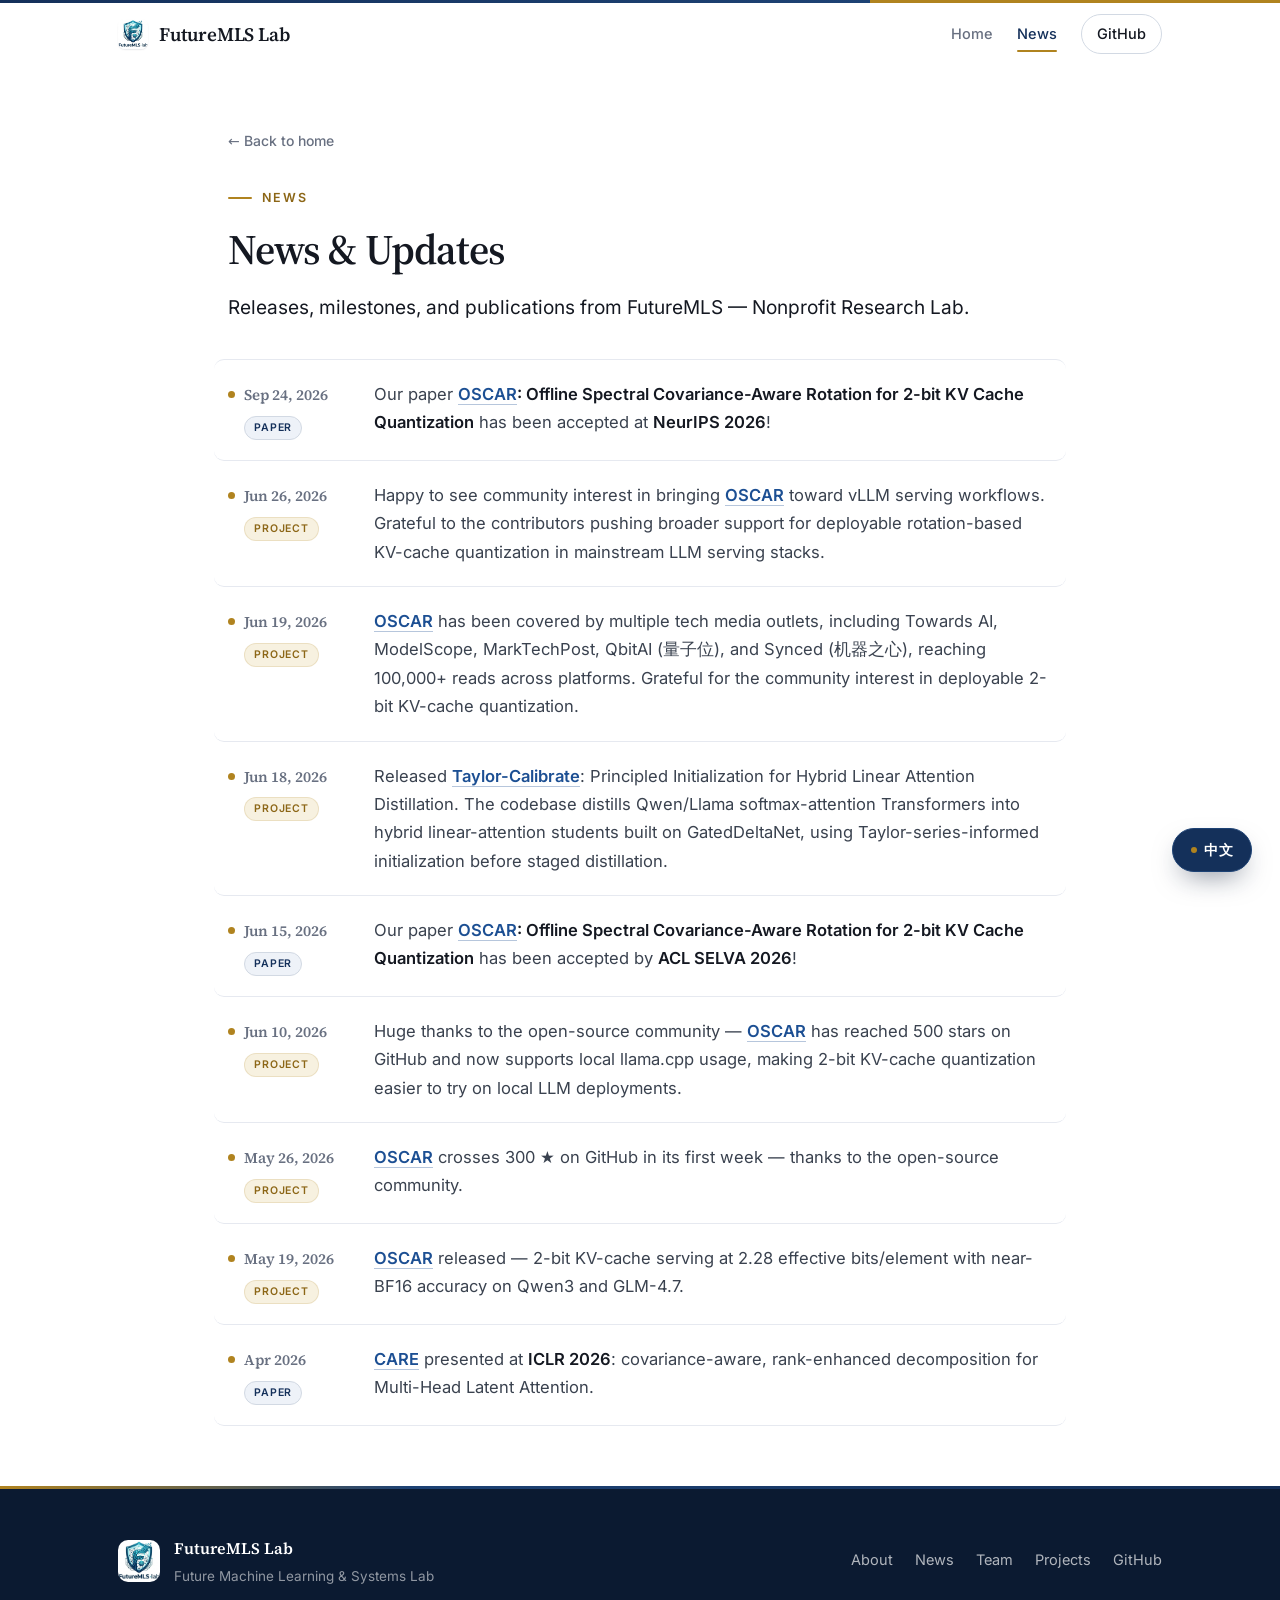
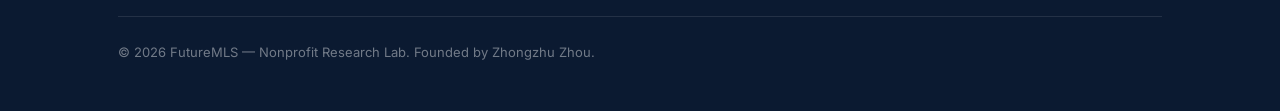
==== news.html @ 7879328c "Clarify FutureMLS nonprofit research identity in lab profiles" ====
<!DOCTYPE html>
<html lang="en" data-lang="en">
<head>
  <meta charset="UTF-8" />
  <meta name="viewport" content="width=device-width, initial-scale=1.0" />
  <title>News — FutureMLS — Nonprofit Research Lab</title>
  <meta name="description" content="News and updates from FutureMLS — Nonprofit Research Lab — releases, milestones, and publications." />
  <link rel="icon" type="image/png" href="assets/img/logo.png" />

  <!-- Choose the starting language before first paint. A saved choice always wins;
       otherwise Chinese-locale or mainland-China visitors start in Chinese. -->
  <script>
    (function () {
      var lang;
      try { lang = localStorage.getItem("lang"); } catch (e) {}
      if (lang !== "en" && lang !== "zh") {
        var zh = false;
        try {
          zh = (navigator.languages || [navigator.language || ""]).some(function (l) {
            return /^zh/i.test(l);
          }) || /^Asia\/(Shanghai|Chongqing|Harbin|Urumqi)$/.test(
            Intl.DateTimeFormat().resolvedOptions().timeZone || ""
          );
        } catch (e) {}
        lang = zh ? "zh" : "en";
      }
      if (lang === "zh") {
        document.documentElement.dataset.lang = "zh";
        document.documentElement.lang = "zh-CN";
      }
    })();
  </script>

  <link rel="preload" href="assets/fonts/source-serif-4-latin.woff2" as="font" type="font/woff2" crossorigin />
  <link rel="preload" href="assets/fonts/inter-latin.woff2" as="font" type="font/woff2" crossorigin />
  <link rel="stylesheet" href="assets/css/style.css" />
</head>
<body>
  <!-- ===== Navigation ===== -->
  <header class="nav" id="nav">
    <div class="nav__inner container">
      <a class="nav__brand" href="index.html" aria-label="FutureMLS Lab home">
        <img src="assets/img/logo.png" alt="" class="nav__logo" />
        <span class="nav__brand-text">FutureMLS&nbsp;<span data-i18n="en">Lab</span><span data-i18n="zh">实验室</span></span>
      </a>
      <nav class="nav__links" id="navLinks" aria-label="Primary">
        <a href="index.html"><span data-i18n="en">Home</span><span data-i18n="zh">首页</span></a>
        <a href="news.html" aria-current="page"><span data-i18n="en">News</span><span data-i18n="zh">新闻</span></a>
        <a href="https://github.com/FutureMLS-Lab" class="nav__ext" target="_blank" rel="noopener">GitHub</a>
      </nav>
      <button class="nav__toggle" id="navToggle" aria-label="Toggle menu" aria-expanded="false">
        <span></span><span></span><span></span>
      </button>
    </div>
  </header>

  <main class="proj container">
    <a class="proj__back" href="index.html#home"><span data-i18n="en">← Back to home</span><span data-i18n="zh">← 返回首页</span></a>

    <span class="eyebrow" data-i18n="en">News</span>
    <span class="eyebrow" data-i18n="zh">新闻</span>
    <h1 class="proj__title" data-i18n="en">News &amp; Updates</h1>
    <h1 class="proj__title" data-i18n="zh">新闻与动态</h1>
    <p class="proj__lead" data-i18n="en">
      Releases, milestones, and publications from FutureMLS — Nonprofit Research Lab.
    </p>
    <p class="proj__lead" data-i18n="zh">
      来自 FutureMLS 非营利研究实验室的发布、里程碑与论文动态。
    </p>

    <ul class="news">
      <li class="news__item reveal">
        <div class="news__meta">
          <span class="news__date">Sep 24, 2026</span>
          <span class="news__cat news__cat--paper" data-i18n="en">Paper</span>
          <span class="news__cat news__cat--paper" data-i18n="zh">论文</span>
        </div>
        <p class="news__text" data-i18n="en">Our paper <strong><a href="projects/oscar.html">OSCAR</a>: Offline Spectral Covariance-Aware Rotation for 2-bit KV Cache Quantization</strong> has been accepted at <strong>NeurIPS 2026</strong>!</p>
        <p class="news__text" data-i18n="zh">我们的论文 <strong><a href="projects/oscar.html">OSCAR</a>: Offline Spectral Covariance-Aware Rotation for 2-bit KV Cache Quantization</strong> 已被 <strong>NeurIPS 2026</strong> 接收！</p>
      </li>
      <li class="news__item reveal">
        <div class="news__meta">
          <span class="news__date">Jun 26, 2026</span>
          <span class="news__cat" data-i18n="en">Project</span>
          <span class="news__cat" data-i18n="zh">项目</span>
        </div>
        <p class="news__text" data-i18n="en">Happy to see community interest in bringing <strong><a href="projects/oscar.html">OSCAR</a></strong> toward vLLM serving workflows. Grateful to the contributors pushing broader support for deployable rotation-based KV-cache quantization in mainstream LLM serving stacks.</p>
        <p class="news__text" data-i18n="zh">很高兴看到社区正在把 <strong><a href="projects/oscar.html">OSCAR</a></strong> 推向 vLLM 的服务链路。感谢各位贡献者,让基于旋转的可部署 KV-cache 量化在主流 LLM 服务栈中获得更广泛的支持。</p>
      </li>
      <li class="news__item reveal">
        <div class="news__meta">
          <span class="news__date">Jun 19, 2026</span>
          <span class="news__cat" data-i18n="en">Project</span>
          <span class="news__cat" data-i18n="zh">项目</span>
        </div>
        <p class="news__text" data-i18n="en"><strong><a href="projects/oscar.html">OSCAR</a></strong> has been covered by multiple tech media outlets, including Towards AI, ModelScope, MarkTechPost, QbitAI (量子位), and Synced (机器之心), reaching 100,000+ reads across platforms. Grateful for the community interest in deployable 2-bit KV-cache quantization.</p>
        <p class="news__text" data-i18n="zh"><strong><a href="projects/oscar.html">OSCAR</a></strong> 被多家科技媒体报道,包括 Towards AI、ModelScope、MarkTechPost、量子位与机器之心,全平台阅读量超过 100,000 次。感谢社区对可部署 2-bit KV-cache 量化的关注。</p>
      </li>
      <li class="news__item reveal">
        <div class="news__meta">
          <span class="news__date">Jun 18, 2026</span>
          <span class="news__cat" data-i18n="en">Project</span>
          <span class="news__cat" data-i18n="zh">项目</span>
        </div>
        <p class="news__text" data-i18n="en">Released <strong><a href="projects/taylor-calibrate.html">Taylor-Calibrate</a></strong>: Principled Initialization for Hybrid Linear Attention Distillation. The codebase distills Qwen/Llama softmax-attention Transformers into hybrid linear-attention students built on GatedDeltaNet, using Taylor-series-informed initialization before staged distillation.</p>
        <p class="news__text" data-i18n="zh">发布 <strong><a href="projects/taylor-calibrate.html">Taylor-Calibrate</a></strong>:面向混合线性注意力蒸馏的原理化初始化方法。该代码库把 Qwen/Llama 的 softmax attention Transformer 蒸馏为基于 GatedDeltaNet 的混合线性注意力学生模型,并在分阶段蒸馏前先完成基于泰勒展开的初始化。</p>
      </li>
      <li class="news__item reveal">
        <div class="news__meta">
          <span class="news__date">Jun 15, 2026</span>
          <span class="news__cat news__cat--paper" data-i18n="en">Paper</span>
          <span class="news__cat news__cat--paper" data-i18n="zh">论文</span>
        </div>
        <p class="news__text" data-i18n="en">Our paper <strong><a href="projects/oscar.html">OSCAR</a>: Offline Spectral Covariance-Aware Rotation for 2-bit KV Cache Quantization</strong> has been accepted by <strong>ACL SELVA 2026</strong>!</p>
        <p class="news__text" data-i18n="zh">我们的论文 <strong><a href="projects/oscar.html">OSCAR</a>: Offline Spectral Covariance-Aware Rotation for 2-bit KV Cache Quantization</strong> 已被 <strong>ACL SELVA 2026</strong> 接收!</p>
      </li>
      <li class="news__item reveal">
        <div class="news__meta">
          <span class="news__date">Jun 10, 2026</span>
          <span class="news__cat" data-i18n="en">Project</span>
          <span class="news__cat" data-i18n="zh">项目</span>
        </div>
        <p class="news__text" data-i18n="en">Huge thanks to the open-source community — <strong><a href="projects/oscar.html">OSCAR</a></strong> has reached 500 stars on GitHub and now supports local llama.cpp usage, making 2-bit KV-cache quantization easier to try on local LLM deployments.</p>
        <p class="news__text" data-i18n="zh">衷心感谢开源社区——<strong><a href="projects/oscar.html">OSCAR</a></strong> 的 GitHub star 数已达 500,并且现已支持在本地 llama.cpp 中使用,让 2-bit KV-cache 量化更容易在本地 LLM 部署上试用。</p>
      </li>
      <li class="news__item reveal">
        <div class="news__meta">
          <span class="news__date">May 26, 2026</span>
          <span class="news__cat" data-i18n="en">Project</span>
          <span class="news__cat" data-i18n="zh">项目</span>
        </div>
        <p class="news__text" data-i18n="en"><strong><a href="projects/oscar.html">OSCAR</a></strong> crosses 300&nbsp;★ on GitHub in its first week — thanks to the open-source community.</p>
        <p class="news__text" data-i18n="zh"><strong><a href="projects/oscar.html">OSCAR</a></strong> 上线首周 GitHub star 数突破 300&nbsp;★——感谢开源社区。</p>
      </li>
      <li class="news__item reveal">
        <div class="news__meta">
          <span class="news__date">May 19, 2026</span>
          <span class="news__cat" data-i18n="en">Project</span>
          <span class="news__cat" data-i18n="zh">项目</span>
        </div>
        <p class="news__text" data-i18n="en"><strong><a href="projects/oscar.html">OSCAR</a></strong> released — 2-bit KV-cache serving at 2.28 effective bits/element with near-BF16 accuracy on Qwen3 and GLM-4.7.</p>
        <p class="news__text" data-i18n="zh"><strong><a href="projects/oscar.html">OSCAR</a></strong> 正式发布——在 Qwen3 与 GLM-4.7 上以 2.28 等效 bit/元素实现 2-bit KV-cache 服务,精度接近 BF16。</p>
      </li>
      <li class="news__item reveal">
        <div class="news__meta">
          <span class="news__date">Apr 2026</span>
          <span class="news__cat news__cat--paper" data-i18n="en">Paper</span>
          <span class="news__cat news__cat--paper" data-i18n="zh">论文</span>
        </div>
        <p class="news__text" data-i18n="en"><strong><a href="projects/care.html">CARE</a></strong> presented at <strong>ICLR 2026</strong>: covariance-aware, rank-enhanced decomposition for Multi-Head Latent Attention.</p>
        <p class="news__text" data-i18n="zh"><strong><a href="projects/care.html">CARE</a></strong> 在 <strong>ICLR 2026</strong> 发表:面向 Multi-Head Latent Attention 的协方差感知、秩增强分解方法。</p>
      </li>
    </ul>
  </main>

  <!-- ===== Footer ===== -->
  <footer class="footer">
    <div class="container footer__inner">
      <div class="footer__brand">
        <img src="assets/img/logo.png" alt="" class="footer__logo" />
        <div>
          <strong>FutureMLS <span data-i18n="en">Lab</span><span data-i18n="zh">实验室</span></strong>
          <p>Future Machine Learning &amp; Systems <span data-i18n="en">Lab</span><span data-i18n="zh">实验室</span></p>
        </div>
      </div>
      <nav class="footer__links" aria-label="Footer">
        <a href="index.html#about"><span data-i18n="en">About</span><span data-i18n="zh">关于</span></a>
        <a href="news.html"><span data-i18n="en">News</span><span data-i18n="zh">新闻</span></a>
        <a href="index.html#team"><span data-i18n="en">Team</span><span data-i18n="zh">团队</span></a>
        <a href="index.html#projects"><span data-i18n="en">Projects</span><span data-i18n="zh">项目</span></a>
        <a href="https://github.com/FutureMLS-Lab" target="_blank" rel="noopener">GitHub</a>
      </nav>
      <p class="footer__copy">© <span id="year">2026</span>
        <span data-i18n="en">FutureMLS — Nonprofit Research Lab. Founded by Zhongzhu Zhou.</span>
        <span data-i18n="zh">FutureMLS 非营利研究实验室。由周中柱创立。</span>
      </p>
    </div>
  </footer>

  <button class="langtoggle" id="langToggle" type="button" aria-label="Switch language / 切换语言">
    <span data-i18n="en">中文</span><span data-i18n="zh">English</span>
  </button>

  <script src="assets/js/main.js"></script>
</body>
</html>
---- assets/css/style.css ----
/* ============================================================
   FutureMLS Lab — stylesheet
   Academic / editorial style: serif display headings, clean
   sans body, navy palette with a restrained scholarly-gold
   accent, generous whitespace, and quiet micro-interactions.
   ============================================================ */

/* ===== Self-hosted fonts (no external requests) ===== */
@font-face {
  font-family: 'Source Serif 4';
  font-style: normal;
  font-weight: 400 700;
  font-display: swap;
  src: url('../fonts/source-serif-4-latin.woff2') format('woff2');
  unicode-range: U+0000-00FF, U+0131, U+0152-0153, U+02BB-02BC, U+02C6, U+02DA, U+02DC, U+0304, U+0308, U+0329, U+2000-206F, U+20AC, U+2122, U+2191, U+2193, U+2212, U+2215, U+FEFF, U+FFFD;
}
@font-face {
  font-family: 'Source Serif 4';
  font-style: normal;
  font-weight: 400 700;
  font-display: swap;
  src: url('../fonts/source-serif-4-latin-ext.woff2') format('woff2');
  unicode-range: U+0100-02BA, U+02BD-02C5, U+02C7-02CC, U+02CE-02D7, U+02DD-02FF, U+0304, U+0308, U+0329, U+1D00-1DBF, U+1E00-1E9F, U+1EF2-1EFF, U+2020, U+20A0-20AB, U+20AD-20C0, U+2113, U+2C60-2C7F, U+A720-A7FF;
}
@font-face {
  font-family: 'Inter';
  font-style: normal;
  font-weight: 400 600;
  font-display: swap;
  src: url('../fonts/inter-latin.woff2') format('woff2');
  unicode-range: U+0000-00FF, U+0131, U+0152-0153, U+02BB-02BC, U+02C6, U+02DA, U+02DC, U+0304, U+0308, U+0329, U+2000-206F, U+20AC, U+2122, U+2191, U+2193, U+2212, U+2215, U+FEFF, U+FFFD;
}
@font-face {
  font-family: 'Inter';
  font-style: normal;
  font-weight: 400 600;
  font-display: swap;
  src: url('../fonts/inter-latin-ext.woff2') format('woff2');
  unicode-range: U+0100-02BA, U+02BD-02C5, U+02C7-02CC, U+02CE-02D7, U+02DD-02FF, U+0304, U+0308, U+0329, U+1D00-1DBF, U+1E00-1E9F, U+1EF2-1EFF, U+2020, U+20A0-20AB, U+20AD-20C0, U+2113, U+2C60-2C7F, U+A720-A7FF;
}

:root {
  --ink: #141821;          /* headings, near-black */
  --body: #3a424f;         /* body text */
  --muted: #687081;        /* secondary text */
  --faint: #98a1af;        /* tertiary / labels */
  --line: #e6e9f0;         /* hairlines */
  --line-strong: #d2d9e3;

  --bg: #ffffff;
  --bg-alt: #f6f8fb;       /* alternating sections */
  --bg-tint: #eef2f8;      /* cooler tint */
  --bg-deep: #0b1a31;      /* footer */

  --navy: #14305a;         /* primary brand */
  --navy-700: #1d4274;
  --navy-900: #0e2342;
  --link: #1c4f93;         /* link blue */
  --link-hover: #123a6b;

  --accent: #b0831f;       /* scholarly gold */
  --accent-strong: #8c6616;
  --accent-soft: #f7f1e0;
  --accent-tint: rgba(176, 131, 31, .16);

  --radius: 12px;
  --radius-sm: 7px;
  --shadow-sm: 0 1px 2px rgba(16, 30, 54, .06), 0 1px 1px rgba(16, 30, 54, .04);
  --shadow-md: 0 18px 40px -16px rgba(16, 30, 54, .22);
  --shadow-lg: 0 34px 60px -24px rgba(16, 30, 54, .30);

  /* Latin faces are self-hosted; CJK falls back to the platform's system face. */
  --font-serif: "Source Serif 4", Georgia, "Times New Roman", "Songti SC",
    "Noto Serif CJK SC", "Source Han Serif SC", "SimSun", serif;
  --font-sans: "Inter", system-ui, -apple-system, "Segoe UI", Roboto, "PingFang SC",
    "Hiragino Sans GB", "Noto Sans CJK SC", "Microsoft YaHei", sans-serif;

  --maxw: 1100px;
  --maxw-text: 760px;
}

* { box-sizing: border-box; }

/* ===================== Language switching =====================
   Both languages ship in the markup; only the active one renders.
   The <html> element always carries data-lang, so there is no flash. */
html[data-lang="en"] [data-i18n="zh"] { display: none !important; }
html[data-lang="zh"] [data-i18n="en"] { display: none !important; }

.langtoggle {
  position: fixed;
  right: clamp(16px, 3vw, 28px);
  bottom: clamp(16px, 3vw, 28px);
  z-index: 60;
  display: inline-flex;
  align-items: center;
  gap: 7px;
  min-height: 44px;
  padding: 10px 18px;
  border: 1px solid var(--navy-700);
  border-radius: 999px;
  background: var(--navy);
  color: #fff;
  font-family: var(--font-sans);
  font-size: 14px;
  font-weight: 600;
  letter-spacing: .02em;
  cursor: pointer;
  box-shadow: 0 12px 28px -10px rgba(16, 30, 54, .55);
  transition: background .18s ease, transform .18s ease, box-shadow .18s ease;
}
.langtoggle::before {
  content: "";
  width: 6px; height: 6px;
  border-radius: 50%;
  background: var(--accent);
}
.langtoggle:hover {
  background: var(--navy-700);
  transform: translateY(-2px);
  box-shadow: 0 18px 34px -12px rgba(16, 30, 54, .6);
}
.langtoggle:active { transform: translateY(0); }

html { scroll-behavior: smooth; -webkit-text-size-adjust: 100%; }

body {
  margin: 0;
  font-family: var(--font-sans);
  color: var(--body);
  background: var(--bg);
  line-height: 1.72;
  font-size: 17px;
  -webkit-font-smoothing: antialiased;
  text-rendering: optimizeLegibility;
}

img { max-width: 100%; display: block; }
a { color: inherit; text-decoration: none; }

::selection { background: var(--navy); color: #fff; }

:focus-visible {
  outline: 2px solid var(--navy);
  outline-offset: 3px;
  border-radius: 4px;
}

section[id] { scroll-margin-top: 86px; }

.container {
  width: 100%;
  max-width: var(--maxw);
  margin-inline: auto;
  padding-inline: 28px;
}

/* ===================== Navigation ===================== */
.nav {
  position: sticky;
  top: 0;
  z-index: 50;
  background: rgba(255, 255, 255, .82);
  backdrop-filter: saturate(170%) blur(12px);
  -webkit-backdrop-filter: saturate(170%) blur(12px);
  border-bottom: 1px solid transparent;
  transition: border-color .25s ease, box-shadow .25s ease, background .25s ease;
}
.nav::before {
  content: "";
  position: absolute;
  inset: 0 0 auto 0;
  height: 3px;
  background: linear-gradient(90deg, var(--navy) 0%, var(--navy-700) 68%, var(--accent) 68%);
}
.nav.is-scrolled {
  border-bottom-color: var(--line);
  box-shadow: var(--shadow-sm);
  background: rgba(255, 255, 255, .9);
}
.nav__inner {
  display: flex;
  align-items: center;
  justify-content: space-between;
  height: 68px;
}
.nav__brand {
  display: flex;
  align-items: center;
  gap: 11px;
  font-family: var(--font-serif);
  font-weight: 600;
  font-size: 19px;
  letter-spacing: -.01em;
  color: var(--ink);
}
.nav__logo {
  width: 30px; height: 30px;
  border-radius: 7px;
  box-shadow: var(--shadow-sm);
}

.nav__links {
  display: flex;
  align-items: center;
  gap: 24px;
}
.nav__links a {
  font-size: 14.5px;
  font-weight: 500;
  color: var(--muted);
  transition: color .18s ease;
  position: relative;
  white-space: nowrap;
}
.nav__links a:hover { color: var(--navy); }
.nav__links a:not(.nav__ext)::after {
  content: "";
  position: absolute;
  left: 0; bottom: -6px;
  width: 0; height: 2px;
  background: var(--accent);
  border-radius: 2px;
  transition: width .22s ease;
}
.nav__links a:not(.nav__ext):hover::after { width: 100%; }
.nav__links a[aria-current="page"] { color: var(--navy); }
.nav__links a[aria-current="page"]:not(.nav__ext)::after { width: 100%; }
.nav__ext {
  padding: 7px 15px;
  border: 1px solid var(--line-strong);
  border-radius: 999px;
  color: var(--ink) !important;
  transition: border-color .18s ease, background .18s ease, color .18s ease;
}
.nav__ext:hover { border-color: var(--navy); background: var(--navy); color: #fff !important; }

.nav__toggle {
  display: none;
  flex-direction: column;
  gap: 5px;
  background: none;
  border: 0;
  cursor: pointer;
  padding: 8px;
}
.nav__toggle span {
  width: 23px; height: 2px;
  background: var(--navy);
  border-radius: 2px;
  transition: transform .3s ease, opacity .3s ease;
}
.nav__toggle[aria-expanded="true"] span:nth-child(1) { transform: translateY(7px) rotate(45deg); }
.nav__toggle[aria-expanded="true"] span:nth-child(2) { opacity: 0; }
.nav__toggle[aria-expanded="true"] span:nth-child(3) { transform: translateY(-7px) rotate(-45deg); }

/* ===================== Hero ===================== */
.hero {
  position: relative;
  isolation: isolate;
  overflow: hidden;
  background:
    radial-gradient(1100px 460px at 82% -10%, rgba(20, 48, 90, .07), transparent 60%),
    radial-gradient(680px 360px at 2% 4%, rgba(176, 131, 31, .07), transparent 58%),
    linear-gradient(180deg, #fbfcfe 0%, #ffffff 74%);
  border-bottom: 1px solid var(--line);
  padding-block: clamp(68px, 11vw, 132px);
}
.hero::before {
  content: "";
  position: absolute;
  inset: 0;
  z-index: -1;
  background-image:
    linear-gradient(var(--line) 1px, transparent 1px),
    linear-gradient(90deg, var(--line) 1px, transparent 1px);
  background-size: 58px 58px;
  -webkit-mask-image: radial-gradient(120% 90% at 50% -10%, #000 0%, transparent 68%);
  mask-image: radial-gradient(120% 90% at 50% -10%, #000 0%, transparent 68%);
  opacity: .55;
}
.hero__inner { max-width: 880px; }
.hero__heading {
  display: flex;
  align-items: center;
  gap: clamp(14px, 2vw, 24px);
  margin-bottom: 28px;
  flex-wrap: wrap;
}
.hero__logo {
  width: clamp(58px, 6.5vw, 76px);
  height: clamp(58px, 6.5vw, 76px);
  border-radius: 16px;
  flex-shrink: 0;
  box-shadow: var(--shadow-md);
}
.hero__eyebrow {
  display: inline-flex;
  align-items: center;
  gap: 11px;
  font-size: 13px;
  font-weight: 600;
  letter-spacing: .15em;
  text-transform: uppercase;
  color: var(--accent-strong);
  margin: 0 0 22px;
}
.hero__eyebrow::before {
  content: "";
  width: 28px; height: 2px;
  background: var(--accent);
  border-radius: 2px;
}
.hero__title {
  font-family: var(--font-serif);
  font-weight: 600;
  font-size: clamp(34px, 5.4vw, 60px);
  line-height: 1.07;
  letter-spacing: -.022em;
  margin: 0;
  min-width: 0;
  color: var(--ink);
}
.hero__lead {
  font-size: clamp(17px, 2.1vw, 20px);
  line-height: 1.66;
  color: var(--body);
  margin: 0 0 36px;
  max-width: 60ch;
}
.hero__actions {
  display: flex;
  gap: 14px;
  flex-wrap: wrap;
  margin-bottom: 46px;
}
.hero__topics {
  list-style: none;
  display: flex;
  flex-wrap: wrap;
  gap: 10px 12px;
  margin: 0;
  padding: 30px 0 0;
  border-top: 1px solid var(--line);
}
.hero__topics li {
  display: inline-flex;
  align-items: center;
  gap: 8px;
  font-size: 13.5px;
  font-weight: 500;
  color: var(--navy);
  background: rgba(255, 255, 255, .7);
  border: 1px solid var(--line-strong);
  padding: 7px 14px;
  border-radius: 999px;
  box-shadow: var(--shadow-sm);
}
.hero__topics li::before {
  content: "";
  width: 5px; height: 5px;
  border-radius: 50%;
  background: var(--accent);
}

/* ===================== Buttons ===================== */
.btn {
  display: inline-flex;
  align-items: center;
  gap: 8px;
  padding: 12px 23px;
  border-radius: var(--radius-sm);
  font-weight: 600;
  font-size: 15px;
  font-family: var(--font-sans);
  cursor: pointer;
  border: 1px solid transparent;
  transition: background .18s ease, border-color .18s ease, color .18s ease,
    transform .18s ease, box-shadow .18s ease;
}
.btn--primary {
  background: var(--navy);
  color: #fff;
  box-shadow: var(--shadow-sm);
}
.btn--primary:hover {
  background: var(--navy-700);
  transform: translateY(-1px);
  box-shadow: var(--shadow-md);
}
.btn--ghost {
  background: #fff;
  border-color: var(--line-strong);
  color: var(--ink);
}
.btn--ghost:hover {
  border-color: var(--navy);
  color: var(--navy);
  transform: translateY(-1px);
  box-shadow: var(--shadow-sm);
}

/* ===================== Sections ===================== */
.section { padding-block: clamp(62px, 8vw, 100px); }
.section--alt { background: var(--bg-alt); border-block: 1px solid var(--line); }

.section__head { max-width: var(--maxw-text); margin-bottom: 48px; }
.eyebrow {
  display: inline-flex;
  align-items: center;
  gap: 10px;
  font-size: 12.5px;
  font-weight: 700;
  letter-spacing: .15em;
  text-transform: uppercase;
  color: var(--accent-strong);
  margin-bottom: 16px;
}
.eyebrow::before {
  content: "";
  width: 24px; height: 2px;
  background: var(--accent);
  border-radius: 2px;
}
.section__title {
  font-family: var(--font-serif);
  font-weight: 600;
  font-size: clamp(28px, 4vw, 42px);
  letter-spacing: -.022em;
  line-height: 1.13;
  margin: 0 0 14px;
  color: var(--ink);
}
.section__sub {
  font-size: 18px;
  color: var(--muted);
  margin: 0;
}

/* ===================== Prose blocks ===================== */
.prose { max-width: var(--maxw-text); }
.prose p { margin: 0 0 20px; }
.prose__lead {
  font-size: clamp(18px, 2.1vw, 21px);
  line-height: 1.62;
  color: var(--ink);
}
.prose strong { color: var(--ink); font-weight: 600; }
.prose a {
  color: var(--link);
  font-weight: 500;
  border-bottom: 1px solid rgba(28, 79, 147, .32);
  text-underline-offset: 3px;
  transition: color .18s ease, border-color .18s ease;
}
.prose a:hover { color: var(--link-hover); border-bottom-color: var(--link); }
.prose__meta {
  display: flex;
  flex-wrap: wrap;
  gap: 6px 28px;
  margin-top: 6px;
  padding-top: 24px;
  border-top: 1px solid var(--line);
  font-size: 15.5px;
  color: var(--muted);
}

/* ===================== Founder ===================== */
.founder {
  display: grid;
  grid-template-columns: 264px 1fr;
  gap: 52px;
  align-items: start;
}
.founder__media { text-align: left; }
.founder__avatar,
.founder__photo {
  width: 172px; height: 172px;
  border-radius: 16px;
  margin-bottom: 20px;
}
.founder__avatar {
  display: grid;
  place-items: center;
  background: var(--navy);
  border: 1px solid var(--navy-700);
}
.founder__avatar::after {
  content: attr(data-mono);
  font-family: var(--font-serif);
  font-weight: 600;
  font-size: 52px;
  color: #fff;
  letter-spacing: .02em;
}
.founder__photo {
  object-fit: cover;
  object-position: center;
  box-shadow: var(--shadow-md);
  border: 1px solid var(--line);
}
.founder__name {
  font-family: var(--font-serif);
  font-size: 23px;
  font-weight: 600;
  color: var(--ink);
  margin: 0 0 3px;
}
.founder__alias {
  font-size: 13px;
  color: var(--faint);
  margin: 0 0 8px;
}
.founder__role {
  font-size: 14px;
  color: var(--accent-strong);
  font-weight: 600;
  margin: 0 0 18px;
}
.founder__links {
  display: flex;
  flex-direction: column;
  gap: 9px;
  padding-top: 18px;
  border-top: 1px solid var(--line);
}
.founder__links a {
  font-size: 15px;
  font-weight: 500;
  color: var(--link);
  width: fit-content;
  transition: color .18s ease;
}
.founder__links a:hover { color: var(--link-hover); text-decoration: underline; text-underline-offset: 3px; }

/* ===================== Research topics ===================== */
.topics {
  display: grid;
  grid-template-columns: repeat(2, 1fr);
  gap: 1px;
  background: var(--line);
  border: 1px solid var(--line);
  border-radius: var(--radius);
  overflow: hidden;
  box-shadow: var(--shadow-sm);
}
.topic {
  position: relative;
  background: #fff;
  padding: 34px 32px;
  transition: background .2s ease;
}
.topic::before {
  content: "";
  position: absolute;
  left: 0; top: 0;
  width: 0; height: 3px;
  background: var(--accent);
  transition: width .3s ease;
}
.topic:hover { background: var(--bg-alt); }
.topic:hover::before { width: 100%; }
.topic__no {
  font-family: var(--font-serif);
  font-size: 16px;
  font-weight: 600;
  color: var(--accent);
  letter-spacing: .05em;
}
.topic__title {
  font-family: var(--font-serif);
  font-size: 21px;
  font-weight: 600;
  color: var(--ink);
  margin: 10px 0 10px;
  line-height: 1.25;
}
.topic p { margin: 0; font-size: 15.5px; color: var(--body); }

/* ===================== News ===================== */
.news { list-style: none; margin: 0; padding: 0; max-width: 880px; }
.news__item {
  display: grid;
  grid-template-columns: 120px 1fr;
  gap: 26px;
  align-items: baseline;
  padding: 20px 14px;
  margin-inline: -14px;
  border-bottom: 1px solid var(--line);
  border-radius: 10px;
  transition: background .18s ease;
}
.news__item:first-child { border-top: 1px solid var(--line); }
.news__item:hover { background: var(--bg-alt); }
.news__date {
  position: relative;
  font-family: var(--font-serif);
  font-weight: 600;
  font-size: 15px;
  color: var(--muted);
  padding-left: 16px;
}
.news__date::before {
  content: "";
  position: absolute;
  left: 0; top: .62em;
  width: 7px; height: 7px;
  border-radius: 50%;
  background: var(--accent);
}
.news__text { margin: 0; font-size: 16.5px; color: var(--body); }
.news__text strong { color: var(--ink); font-weight: 600; }
.news__text a {
  color: var(--link);
  border-bottom: 1px solid rgba(28, 79, 147, .32);
  text-underline-offset: 3px;
}
.news__text a:hover { border-bottom-color: var(--link); color: var(--link-hover); }
.news__more {
  display: flex;
  max-width: 880px;
  margin-top: 28px;
}
.news__more .btn { gap: 7px; }
.news__meta { display: flex; flex-direction: column; gap: 8px; align-items: flex-start; }
.news__cat {
  margin-left: 16px;
  font-size: 10.5px;
  font-weight: 700;
  letter-spacing: .08em;
  text-transform: uppercase;
  color: var(--accent-strong);
  background: var(--accent-soft);
  border: 1px solid var(--accent-tint);
  padding: 2px 9px;
  border-radius: 999px;
}
.news__cat--paper {
  color: var(--navy);
  background: var(--bg-tint);
  border-color: var(--line-strong);
}

/* ===================== People ===================== */
.team__group {
  font-size: 13px;
  font-weight: 700;
  letter-spacing: .14em;
  text-transform: uppercase;
  color: var(--faint);
  margin: 8px 0 24px;
  display: flex;
  align-items: center;
  gap: 16px;
}
.team__group::after {
  content: "";
  flex: 1;
  height: 1px;
  background: var(--line);
}
.team__subgroup {
  display: flex;
  align-items: center;
  gap: 10px;
  font-family: var(--font-serif);
  font-size: 17px;
  font-weight: 600;
  color: var(--ink);
  margin: 0 0 20px;
}
.team__subgroup::before {
  content: "";
  width: 14px;
  height: 2px;
  border-radius: 2px;
  background: var(--accent);
}
/* A subgroup with no people yet still needs room to read as its own block. */
.team__subgroup--empty { color: var(--muted); margin-bottom: 44px; }
.people {
  display: grid;
  grid-template-columns: repeat(3, 1fr);
  gap: 30px 34px;
  margin-bottom: 52px;
}
.people--advisors { grid-template-columns: repeat(3, 1fr); }
.people:last-child { margin-bottom: 0; }
.person {
  display: flex;
  gap: 18px;
  align-items: flex-start;
}
.person__avatar {
  flex: 0 0 66px;
  width: 66px; height: 66px;
  border-radius: 12px;
  background: linear-gradient(150deg, var(--navy-700), var(--navy));
  border: 1px solid var(--navy);
  display: grid;
  place-items: center;
  overflow: hidden;
}
.person__avatar::after {
  content: attr(data-mono);
  font-family: var(--font-serif);
  font-weight: 600;
  font-size: 22px;
  color: #fff;
  letter-spacing: .01em;
}
.person__photo {
  flex: 0 0 66px;
  width: 66px; height: 66px;
  border-radius: 12px;
  object-fit: cover;
  object-position: center top;
  border: 1px solid var(--line);
  box-shadow: var(--shadow-sm);
  transition: transform .2s ease, box-shadow .2s ease;
}
.person:hover .person__photo { transform: translateY(-2px); box-shadow: var(--shadow-md); }
.person__info { min-width: 0; }
.person__bio { font-size: 14px; color: var(--body); margin: 0 0 10px; line-height: 1.55; }
.person__name {
  font-family: var(--font-serif);
  font-size: 18.5px;
  font-weight: 600;
  margin: 0 0 2px;
  color: var(--ink);
}
.person__role {
  font-size: 13px;
  color: var(--accent-strong);
  font-weight: 600;
  margin: 0 0 8px;
  letter-spacing: .02em;
}
.person__tags {
  list-style: none;
  display: flex;
  flex-wrap: wrap;
  gap: 6px;
  margin: 0 0 12px;
  padding: 0;
}
.person__tags li {
  font-size: 12.5px;
  font-weight: 500;
  color: var(--navy);
  background: var(--bg-alt);
  border: 1px solid var(--line);
  padding: 3px 10px;
  border-radius: 999px;
  line-height: 1.45;
}
.person__links { display: flex; gap: 14px; flex-wrap: wrap; }
.person__links a {
  font-size: 14px;
  font-weight: 500;
  color: var(--link);
  transition: color .18s ease;
}
.person__links a:hover { color: var(--link-hover); text-decoration: underline; text-underline-offset: 3px; }

/* ===================== Projects ===================== */
.projects {
  display: grid;
  grid-template-columns: repeat(3, 1fr);
  gap: 24px;
}
.project {
  display: flex;
  flex-direction: column;
  background: #fff;
  border: 1px solid var(--line);
  border-radius: var(--radius);
  overflow: hidden;
  box-shadow: var(--shadow-sm);
  transition: border-color .2s ease, box-shadow .2s ease, transform .2s ease;
}
.project:hover {
  border-color: var(--line-strong);
  box-shadow: var(--shadow-lg);
  transform: translateY(-3px);
}
.project__preview {
  aspect-ratio: 16 / 10;
  background: #0d1320;
  border-bottom: 1px solid var(--line);
  overflow: hidden;
}
.project__preview img {
  width: 100%; height: 100%;
  object-fit: cover;
  transition: transform .45s ease;
}
.project:hover .project__preview img { transform: scale(1.035); }
.project__body { display: flex; flex-direction: column; flex: 1; padding: 24px 24px 26px; }
.project__head {
  display: flex;
  align-items: center;
  justify-content: space-between;
  gap: 12px;
  margin-bottom: 4px;
}
.project__name {
  font-family: var(--font-serif);
  font-size: 23px;
  font-weight: 600;
  margin: 0;
  color: var(--ink);
}
.project__tag {
  font-size: 12px;
  font-weight: 600;
  letter-spacing: .03em;
  color: var(--accent-strong);
  background: var(--accent-soft);
  border: 1px solid var(--accent-tint);
  padding: 4px 11px;
  border-radius: 999px;
  white-space: nowrap;
}
.project__venue { font-size: 13px; color: var(--faint); margin: 0 0 12px; }
.project__desc { font-size: 14.5px; color: var(--body); margin: 0 0 18px; flex: 1; line-height: 1.6; }
.project__link {
  display: inline-flex;
  align-items: center;
  gap: 6px;
  font-weight: 600;
  font-size: 14.5px;
  color: var(--link);
  transition: gap .18s ease, color .18s ease;
}
.project:hover .project__link { gap: 11px; color: var(--link-hover); }

/* ===================== Project detail page ===================== */
.proj { padding-block: clamp(36px, 5vw, 60px); max-width: 880px; }
.proj__back {
  display: flex;
  width: fit-content;
  align-items: center;
  gap: 7px;
  font-size: 14px;
  font-weight: 500;
  color: var(--muted);
  margin-bottom: 26px;
  transition: gap .18s ease, color .18s ease;
}
.proj__back:hover { color: var(--navy); gap: 11px; }
.proj .eyebrow { margin-top: 6px; }
.proj__title {
  font-family: var(--font-serif);
  font-weight: 600;
  font-size: clamp(27px, 3.6vw, 42px);
  line-height: 1.16;
  letter-spacing: -.022em;
  color: var(--ink);
  margin: 0 0 18px;
}
.proj__meta {
  display: flex;
  flex-wrap: wrap;
  gap: 10px 14px;
  align-items: center;
  margin: 0 0 32px;
  font-size: 14.5px;
  color: var(--muted);
}
.proj__badge {
  display: inline-flex;
  align-items: center;
  gap: 6px;
  font-size: 12.5px;
  font-weight: 600;
  color: var(--accent-strong);
  background: var(--accent-soft);
  border: 1px solid var(--accent-tint);
  padding: 4px 12px;
  border-radius: 999px;
}
.proj__figure {
  margin: 0 0 38px;
  border: 1px solid var(--line);
  border-radius: var(--radius);
  overflow: hidden;
  background: var(--bg-alt);
  box-shadow: var(--shadow-md);
}
.proj__figure img { width: 100%; display: block; }
.proj__lead {
  font-size: clamp(17px, 2vw, 19px);
  line-height: 1.66;
  color: var(--ink);
  margin: 0 0 36px;
}
.proj__authors {
  font-size: 16px;
  line-height: 1.75;
  color: var(--body);
  margin: 0 0 36px;
}
.proj__authors strong { color: var(--ink); font-weight: 600; }
.proj__list {
  margin: 0 0 36px;
  padding-left: 4px;
  list-style: none;
  color: var(--body);
  font-size: 16px;
  line-height: 1.7;
}
.proj__list li {
  position: relative;
  padding-left: 26px;
  margin-bottom: 12px;
}
.proj__list li::before {
  content: "";
  position: absolute;
  left: 2px; top: .68em;
  width: 8px; height: 8px;
  border-radius: 2px;
  background: var(--accent);
  transform: rotate(45deg);
}
.proj__list strong { color: var(--ink); font-weight: 600; }
.proj__links { display: flex; flex-wrap: wrap; gap: 12px; }

/* ===================== Contact ===================== */
.contact__actions {
  display: flex;
  flex-wrap: wrap;
  align-items: center;
  gap: 14px;
  margin-top: 10px;
}
.prose .contact__actions a.btn,
.contact__actions .btn {
  border: 1px solid transparent;
  text-decoration: none;
  min-height: 48px;
  padding: 13px 24px;
  border-radius: 999px;
  font-weight: 700;
  line-height: 1.1;
  justify-content: center;
  white-space: nowrap;
  transition: background .18s ease, border-color .18s ease, color .18s ease,
    box-shadow .18s ease, transform .18s ease;
}
.contact__actions .btn--primary {
  background: var(--navy);
  color: #fff;
  border-color: var(--navy);
  box-shadow: 0 12px 26px -10px rgba(20, 48, 90, .5);
}
.contact__actions .btn--primary:hover {
  background: var(--navy-700);
  color: #fff;
  border-color: var(--navy-700);
  box-shadow: 0 16px 32px -10px rgba(20, 48, 90, .55);
  transform: translateY(-1px);
}
.contact__actions .btn--ghost {
  background: #fff;
  color: var(--navy);
  border-color: var(--line-strong);
  box-shadow: var(--shadow-sm);
}
.contact__actions .btn--ghost:hover {
  background: var(--bg-alt);
  color: var(--navy-700);
  border-color: var(--navy);
  box-shadow: var(--shadow-md);
  transform: translateY(-1px);
}

/* ===================== Footer ===================== */
.footer {
  position: relative;
  background: var(--bg-deep);
  color: rgba(255, 255, 255, .68);
  padding-block: 48px;
}
.footer::before {
  content: "";
  position: absolute;
  inset: 0 0 auto 0;
  height: 3px;
  background: linear-gradient(90deg, var(--accent) 0%, var(--navy-700) 32%, var(--navy) 100%);
}
.footer__inner {
  display: flex;
  align-items: center;
  justify-content: space-between;
  flex-wrap: wrap;
  gap: 22px;
}
.footer__brand { display: flex; align-items: center; gap: 14px; }
.footer__logo { width: 42px; height: 42px; border-radius: 10px; }
.footer__brand strong { color: #fff; font-family: var(--font-serif); font-size: 16px; font-weight: 600; }
.footer__brand p { margin: 2px 0 0; font-size: 13.5px; color: rgba(255, 255, 255, .55); }
.footer__links { display: flex; gap: 22px; flex-wrap: wrap; }
.footer__links a { font-size: 14.5px; color: rgba(255, 255, 255, .68); transition: color .18s ease; }
.footer__links a:hover { color: #fff; }
.footer__copy {
  width: 100%;
  margin: 6px 0 0;
  font-size: 13px;
  color: rgba(255, 255, 255, .42);
  border-top: 1px solid rgba(255, 255, 255, .1);
  padding-top: 24px;
}

/* ===================== Reveal animation ===================== */
.reveal {
  opacity: 0;
  transform: translateY(16px);
  transition: opacity .6s ease, transform .6s ease;
}
.reveal.is-visible { opacity: 1; transform: none; }

/* ===================== Responsive ===================== */
@media (max-width: 900px) {
  .nav__toggle { display: flex; }
  .nav__links {
    position: fixed;
    inset: 68px 0 auto 0;
    flex-direction: column;
    align-items: flex-start;
    gap: 2px;
    background: #fff;
    border-bottom: 1px solid var(--line);
    box-shadow: var(--shadow-md);
    padding: 14px 28px 22px;
    transform: translateY(-12px);
    opacity: 0;
    pointer-events: none;
    transition: opacity .22s ease, transform .22s ease;
  }
  .nav__links.is-open { transform: none; opacity: 1; pointer-events: auto; }
  .nav__links a { width: 100%; padding: 10px 0; font-size: 16px; }
  .nav__ext { margin-top: 8px; }

  .founder { grid-template-columns: 1fr; gap: 30px; }
  .founder__media { display: flex; flex-direction: column; }
  .founder__links { width: 100%; max-width: 320px; }
  .topics { grid-template-columns: 1fr; }
  .people, .people--advisors { grid-template-columns: 1fr; max-width: none; }
  .projects { grid-template-columns: repeat(2, 1fr); }
}

@media (max-width: 560px) {
  body { font-size: 16px; }
  .projects { grid-template-columns: 1fr; max-width: 460px; margin-inline: auto; }
  .news__item { grid-template-columns: 1fr; gap: 8px; }
  .news__date { padding-left: 16px; }
  .news__meta { flex-direction: row; align-items: center; gap: 12px; }
  .news__cat { margin-left: 0; }
  .hero { padding-block: clamp(56px, 14vw, 96px); }
  .hero__heading { display: block; }
  .hero__heading .hero__logo { margin-bottom: 18px; }
  .btn { padding: 11px 18px; }
  .contact__actions {
    align-items: stretch;
    flex-direction: column;
  }
  .contact__actions .btn {
    width: 100%;
  }
}

@media (prefers-reduced-motion: reduce) {
  * { animation: none !important; scroll-behavior: auto; }
  .reveal { opacity: 1; transform: none; transition: none; }
}
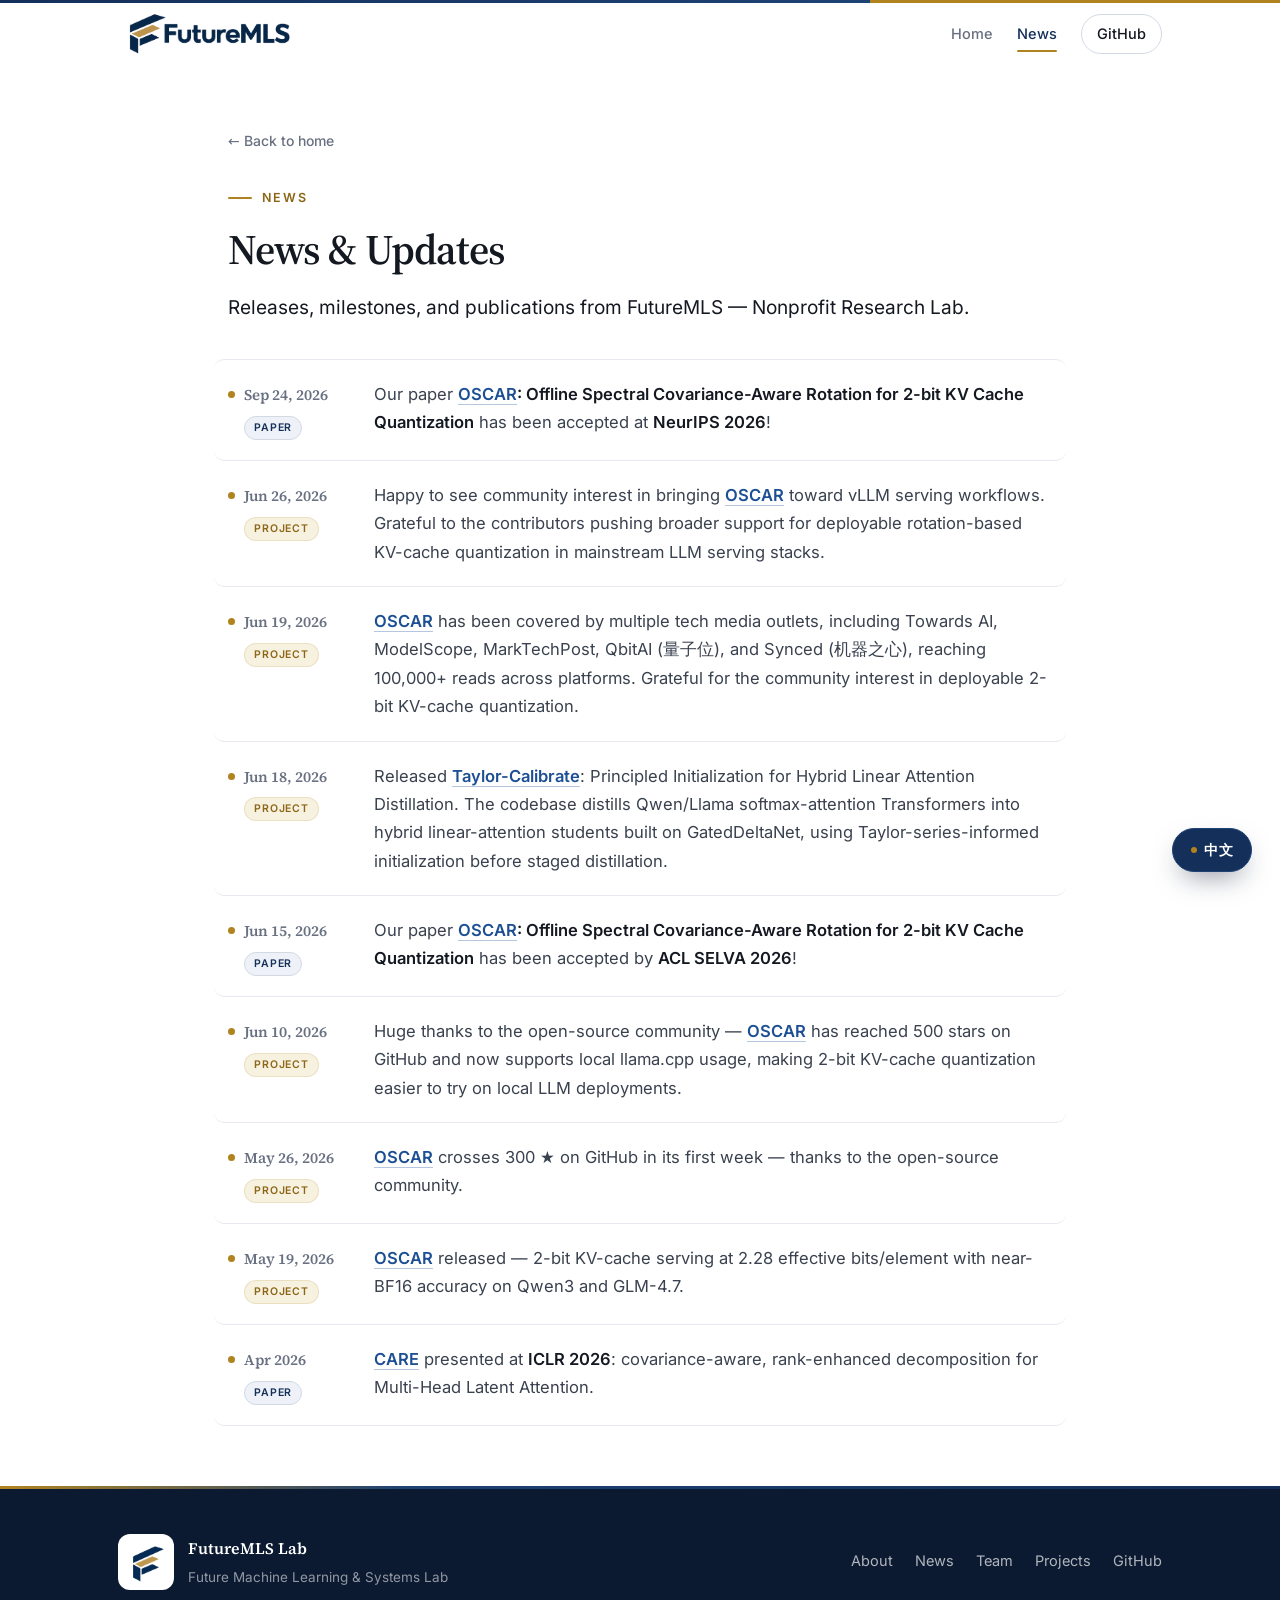
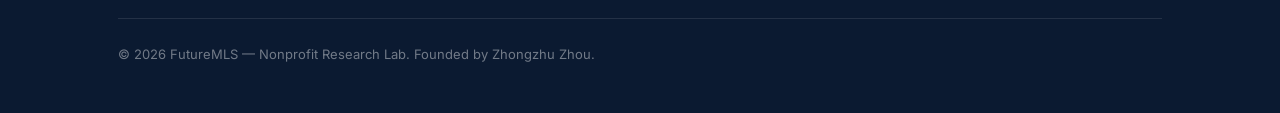
==== commit 4916de44: "Refresh FutureMLS logo and responsive brand placement" ====
--- a/news.html
+++ b/news.html
@@ -5,7 +5,7 @@
   <meta name="viewport" content="width=device-width, initial-scale=1.0" />
   <title>News — FutureMLS — Nonprofit Research Lab</title>
   <meta name="description" content="News and updates from FutureMLS — Nonprofit Research Lab — releases, milestones, and publications." />
-  <link rel="icon" type="image/png" href="assets/img/logo.png" />
+  <link rel="icon" type="image/png" href="assets/img/futuremls-icon-20261011.png" />
 
   <!-- Choose the starting language before first paint. A saved choice always wins;
        otherwise Chinese-locale or mainland-China visitors start in Chinese. -->
@@ -33,15 +33,14 @@
 
   <link rel="preload" href="assets/fonts/source-serif-4-latin.woff2" as="font" type="font/woff2" crossorigin />
   <link rel="preload" href="assets/fonts/inter-latin.woff2" as="font" type="font/woff2" crossorigin />
-  <link rel="stylesheet" href="assets/css/style.css" />
+  <link rel="stylesheet" href="assets/css/style.css?v=20261011-logo" />
 </head>
 <body>
   <!-- ===== Navigation ===== -->
   <header class="nav" id="nav">
     <div class="nav__inner container">
       <a class="nav__brand" href="index.html" aria-label="FutureMLS Lab home">
-        <img src="assets/img/logo.png" alt="" class="nav__logo" />
-        <span class="nav__brand-text">FutureMLS&nbsp;<span data-i18n="en">Lab</span><span data-i18n="zh">实验室</span></span>
+        <img src="assets/img/futuremls-wordmark-20261011.png" alt="FutureMLS" class="nav__logo" width="180" height="48" />
       </a>
       <nav class="nav__links" id="navLinks" aria-label="Primary">
         <a href="index.html"><span data-i18n="en">Home</span><span data-i18n="zh">首页</span></a>
@@ -157,7 +156,7 @@
   <footer class="footer">
     <div class="container footer__inner">
       <div class="footer__brand">
-        <img src="assets/img/logo.png" alt="" class="footer__logo" />
+        <img src="assets/img/futuremls-icon-20261011.png" alt="" class="footer__logo" />
         <div>
           <strong>FutureMLS <span data-i18n="en">Lab</span><span data-i18n="zh">实验室</span></strong>
           <p>Future Machine Learning &amp; Systems <span data-i18n="en">Lab</span><span data-i18n="zh">实验室</span></p>
--- a/assets/css/style.css
+++ b/assets/css/style.css
@@ -195,9 +195,11 @@
   color: var(--ink);
 }
 .nav__logo {
-  width: 30px; height: 30px;
-  border-radius: 7px;
-  box-shadow: var(--shadow-sm);
+  display: block;
+  width: 180px;
+  height: 48px;
+  object-fit: cover;
+  flex-shrink: 0;
 }
 
 .nav__links {
@@ -282,17 +284,18 @@
 .hero__inner { max-width: 880px; }
 .hero__heading {
   display: flex;
-  align-items: center;
-  gap: clamp(14px, 2vw, 24px);
+  flex-direction: column;
+  align-items: flex-start;
+  gap: 18px;
   margin-bottom: 28px;
   flex-wrap: wrap;
 }
 .hero__logo {
-  width: clamp(58px, 6.5vw, 76px);
-  height: clamp(58px, 6.5vw, 76px);
-  border-radius: 16px;
-  flex-shrink: 0;
-  box-shadow: var(--shadow-md);
+  display: block;
+  width: min(100%, 440px);
+  height: auto;
+  aspect-ratio: 3.7;
+  object-fit: cover;
 }
 .hero__eyebrow {
   display: inline-flex;
@@ -998,7 +1001,7 @@
   gap: 22px;
 }
 .footer__brand { display: flex; align-items: center; gap: 14px; }
-.footer__logo { width: 42px; height: 42px; border-radius: 10px; }
+.footer__logo { width: 56px; height: 56px; border-radius: 12px; background: #fff; flex-shrink: 0; }
 .footer__brand strong { color: #fff; font-family: var(--font-serif); font-size: 16px; font-weight: 600; }
 .footer__brand p { margin: 2px 0 0; font-size: 13.5px; color: rgba(255, 255, 255, .55); }
 .footer__links { display: flex; gap: 22px; flex-wrap: wrap; }
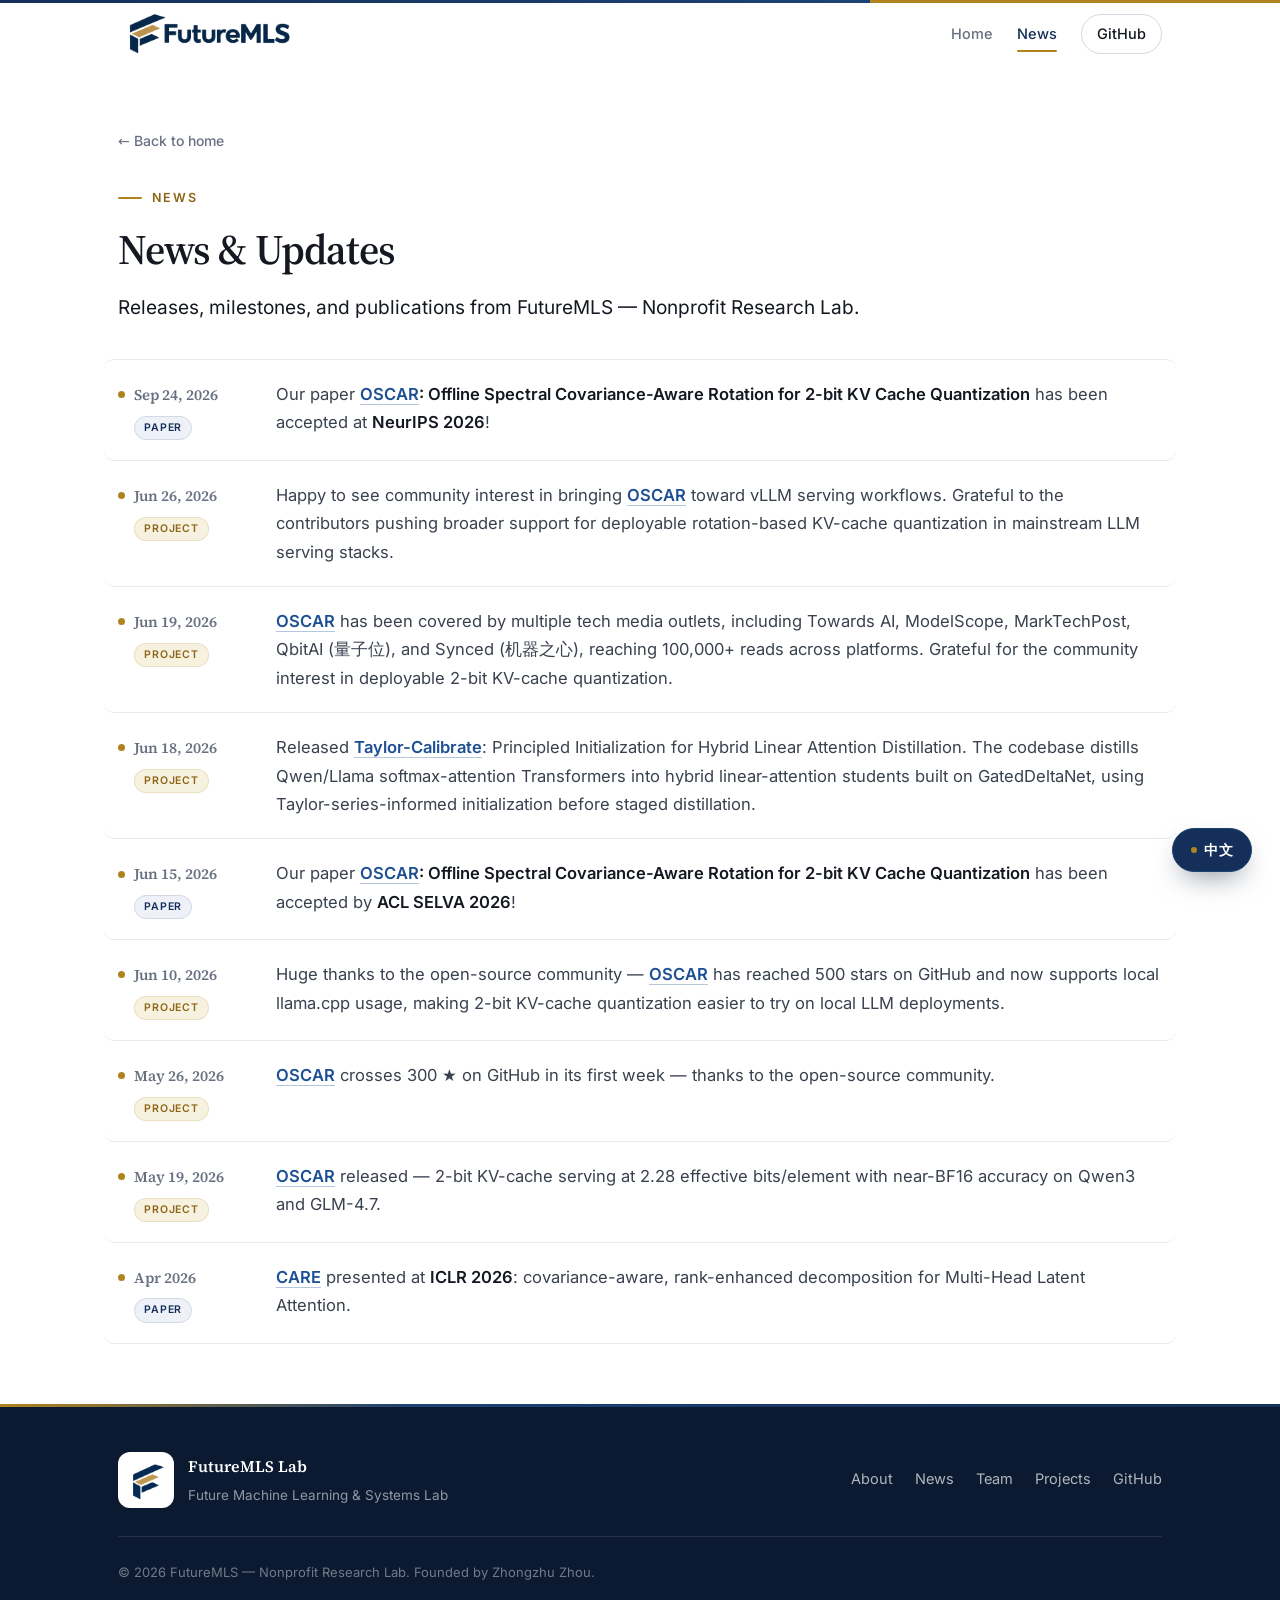
==== commit a6c34ca1: "Clean up FutureMLS typography and responsive page layouts" ====
--- a/news.html
+++ b/news.html
@@ -33,7 +33,7 @@
 
   <link rel="preload" href="assets/fonts/source-serif-4-latin.woff2" as="font" type="font/woff2" crossorigin />
   <link rel="preload" href="assets/fonts/inter-latin.woff2" as="font" type="font/woff2" crossorigin />
-  <link rel="stylesheet" href="assets/css/style.css?v=20261011-logo" />
+  <link rel="stylesheet" href="assets/css/style.css?v=20261011-layout" />
 </head>
 <body>
   <!-- ===== Navigation ===== -->
--- a/assets/css/style.css
+++ b/assets/css/style.css
@@ -76,7 +76,6 @@
     "Hiragino Sans GB", "Noto Sans CJK SC", "Microsoft YaHei", sans-serif;
 
   --maxw: 1100px;
-  --maxw-text: 760px;
 }
 
 * { box-sizing: border-box; }
@@ -136,6 +135,8 @@
 }
 
 img { max-width: 100%; display: block; }
+/* Let columns shrink without clipping long names or technical terms. */
+p, h1, h2, h3, h4, li { overflow-wrap: break-word; }
 a { color: inherit; text-decoration: none; }
 
 ::selection { background: var(--navy); color: #fff; }
@@ -244,7 +245,7 @@
   background: none;
   border: 0;
   cursor: pointer;
-  padding: 8px;
+  padding: 11px;
 }
 .nav__toggle span {
   width: 23px; height: 2px;
@@ -266,7 +267,7 @@
     radial-gradient(680px 360px at 2% 4%, rgba(176, 131, 31, .07), transparent 58%),
     linear-gradient(180deg, #fbfcfe 0%, #ffffff 74%);
   border-bottom: 1px solid var(--line);
-  padding-block: clamp(68px, 11vw, 132px);
+  padding-block: clamp(44px, 6vw, 76px);
 }
 .hero::before {
   content: "";
@@ -281,18 +282,17 @@
   mask-image: radial-gradient(120% 90% at 50% -10%, #000 0%, transparent 68%);
   opacity: .55;
 }
-.hero__inner { max-width: 880px; }
+.hero__inner { max-width: var(--maxw); }
 .hero__heading {
   display: flex;
   flex-direction: column;
   align-items: flex-start;
-  gap: 18px;
-  margin-bottom: 28px;
-  flex-wrap: wrap;
+  gap: 24px;
+  margin-bottom: 24px;
 }
 .hero__logo {
   display: block;
-  width: min(100%, 440px);
+  width: min(100%, 360px);
   height: auto;
   aspect-ratio: 3.7;
   object-fit: cover;
@@ -317,8 +317,8 @@
 .hero__title {
   font-family: var(--font-serif);
   font-weight: 600;
-  font-size: clamp(34px, 5.4vw, 60px);
-  line-height: 1.07;
+  font-size: clamp(32px, 4vw, 50px);
+  line-height: 1.16;
   letter-spacing: -.022em;
   margin: 0;
   min-width: 0;
@@ -329,13 +329,13 @@
   line-height: 1.66;
   color: var(--body);
   margin: 0 0 36px;
-  max-width: 60ch;
+  max-width: none;
 }
 .hero__actions {
   display: flex;
   gap: 14px;
   flex-wrap: wrap;
-  margin-bottom: 46px;
+  margin-bottom: 30px;
 }
 .hero__topics {
   list-style: none;
@@ -404,10 +404,10 @@
 }
 
 /* ===================== Sections ===================== */
-.section { padding-block: clamp(62px, 8vw, 100px); }
+.section { padding-block: clamp(44px, 6vw, 76px); }
 .section--alt { background: var(--bg-alt); border-block: 1px solid var(--line); }
 
-.section__head { max-width: var(--maxw-text); margin-bottom: 48px; }
+.section__head { margin-bottom: 32px; }
 .eyebrow {
   display: inline-flex;
   align-items: center;
@@ -441,7 +441,7 @@
 }
 
 /* ===================== Prose blocks ===================== */
-.prose { max-width: var(--maxw-text); }
+.prose { min-width: 0; }
 .prose p { margin: 0 0 20px; }
 .prose__lead {
   font-size: clamp(18px, 2.1vw, 21px);
@@ -471,8 +471,8 @@
 /* ===================== Founder ===================== */
 .founder {
   display: grid;
-  grid-template-columns: 264px 1fr;
-  gap: 52px;
+  grid-template-columns: 264px minmax(0, 1fr);
+  gap: 40px;
   align-items: start;
 }
 .founder__media { text-align: left; }
@@ -539,7 +539,7 @@
 /* ===================== Research topics ===================== */
 .topics {
   display: grid;
-  grid-template-columns: repeat(2, 1fr);
+  grid-template-columns: repeat(2, minmax(0, 1fr));
   gap: 1px;
   background: var(--line);
   border: 1px solid var(--line);
@@ -581,10 +581,10 @@
 .topic p { margin: 0; font-size: 15.5px; color: var(--body); }
 
 /* ===================== News ===================== */
-.news { list-style: none; margin: 0; padding: 0; max-width: 880px; }
+.news { list-style: none; margin: 0; padding: 0; }
 .news__item {
   display: grid;
-  grid-template-columns: 120px 1fr;
+  grid-template-columns: 132px minmax(0, 1fr);
   gap: 26px;
   align-items: baseline;
   padding: 20px 14px;
@@ -602,6 +602,7 @@
   font-size: 15px;
   color: var(--muted);
   padding-left: 16px;
+  white-space: nowrap;
 }
 .news__date::before {
   content: "";
@@ -621,8 +622,7 @@
 .news__text a:hover { border-bottom-color: var(--link); color: var(--link-hover); }
 .news__more {
   display: flex;
-  max-width: 880px;
-  margin-top: 28px;
+  margin-top: 24px;
 }
 .news__more .btn { gap: 7px; }
 .news__meta { display: flex; flex-direction: column; gap: 8px; align-items: flex-start; }
@@ -683,17 +683,25 @@
 .team__subgroup--empty { color: var(--muted); margin-bottom: 44px; }
 .people {
   display: grid;
-  grid-template-columns: repeat(3, 1fr);
-  gap: 30px 34px;
+  grid-template-columns: repeat(3, minmax(0, 1fr));
+  gap: 36px 28px;
   margin-bottom: 52px;
 }
-.people--advisors { grid-template-columns: repeat(3, 1fr); }
+.people--advisors { grid-template-columns: repeat(3, minmax(0, 1fr)); }
 .people:last-child { margin-bottom: 0; }
 .person {
-  display: flex;
-  gap: 18px;
-  align-items: flex-start;
-}
+  display: grid;
+  grid-template-columns: 66px minmax(0, 1fr);
+  grid-template-rows: auto auto;
+  gap: 4px 16px;
+  align-content: start;
+  min-width: 0;
+}
+.person > .person__photo,
+.person > .person__avatar { grid-column: 1; grid-row: 1 / 3; }
+.person__name, .person__role { grid-column: 2; }
+.person__name { align-self: end; }
+.person__bio, .person__tags, .person__links { grid-column: 1 / -1; }
 .person__avatar {
   flex: 0 0 66px;
   width: 66px; height: 66px;
@@ -723,8 +731,8 @@
   transition: transform .2s ease, box-shadow .2s ease;
 }
 .person:hover .person__photo { transform: translateY(-2px); box-shadow: var(--shadow-md); }
-.person__info { min-width: 0; }
-.person__bio { font-size: 14px; color: var(--body); margin: 0 0 10px; line-height: 1.55; }
+.person__info { display: contents; }
+.person__bio { font-size: 14.5px; color: var(--body); margin: 12px 0 10px; line-height: 1.6; }
 .person__name {
   font-family: var(--font-serif);
   font-size: 18.5px;
@@ -769,7 +777,7 @@
 /* ===================== Projects ===================== */
 .projects {
   display: grid;
-  grid-template-columns: repeat(3, 1fr);
+  grid-template-columns: repeat(3, minmax(0, 1fr));
   gap: 24px;
 }
 .project {
@@ -802,10 +810,10 @@
 .project__body { display: flex; flex-direction: column; flex: 1; padding: 24px 24px 26px; }
 .project__head {
   display: flex;
-  align-items: center;
-  justify-content: space-between;
-  gap: 12px;
-  margin-bottom: 4px;
+  flex-direction: column;
+  align-items: flex-start;
+  gap: 10px;
+  margin-bottom: 12px;
 }
 .project__name {
   font-family: var(--font-serif);
@@ -823,7 +831,7 @@
   border: 1px solid var(--accent-tint);
   padding: 4px 11px;
   border-radius: 999px;
-  white-space: nowrap;
+  max-width: 100%;
 }
 .project__venue { font-size: 13px; color: var(--faint); margin: 0 0 12px; }
 .project__desc { font-size: 14.5px; color: var(--body); margin: 0 0 18px; flex: 1; line-height: 1.6; }
@@ -839,7 +847,7 @@
 .project:hover .project__link { gap: 11px; color: var(--link-hover); }
 
 /* ===================== Project detail page ===================== */
-.proj { padding-block: clamp(36px, 5vw, 60px); max-width: 880px; }
+.proj { padding-block: clamp(36px, 5vw, 60px); }
 .proj__back {
   display: flex;
   width: fit-content;
@@ -891,7 +899,12 @@
   background: var(--bg-alt);
   box-shadow: var(--shadow-md);
 }
-.proj__figure img { width: 100%; display: block; }
+.proj__figure img {
+  width: 100%;
+  max-height: 520px;
+  object-fit: contain;
+  display: block;
+}
 .proj__lead {
   font-size: clamp(17px, 2vw, 19px);
   line-height: 1.66;
@@ -1040,9 +1053,10 @@
     transform: translateY(-12px);
     opacity: 0;
     pointer-events: none;
+    visibility: hidden;
     transition: opacity .22s ease, transform .22s ease;
   }
-  .nav__links.is-open { transform: none; opacity: 1; pointer-events: auto; }
+  .nav__links.is-open { transform: none; opacity: 1; pointer-events: auto; visibility: visible; }
   .nav__links a { width: 100%; padding: 10px 0; font-size: 16px; }
   .nav__ext { margin-top: 8px; }
 
@@ -1050,12 +1064,18 @@
   .founder__media { display: flex; flex-direction: column; }
   .founder__links { width: 100%; max-width: 320px; }
   .topics { grid-template-columns: 1fr; }
-  .people, .people--advisors { grid-template-columns: 1fr; max-width: none; }
-  .projects { grid-template-columns: repeat(2, 1fr); }
+  .people, .people--advisors { grid-template-columns: repeat(2, minmax(0, 1fr)); }
+  .projects { grid-template-columns: repeat(2, minmax(0, 1fr)); }
 }
 
 @media (max-width: 560px) {
   body { font-size: 16px; }
+  .container { padding-inline: 20px; }
+  .hero__eyebrow { font-size: 11px; letter-spacing: .1em; }
+  .hero__eyebrow::before { flex: 0 0 20px; }
+  .people, .people--advisors { grid-template-columns: 1fr; }
+  .topic { padding: 26px 24px; }
+  .footer { padding-bottom: 96px; }
   .projects { grid-template-columns: 1fr; max-width: 460px; margin-inline: auto; }
   .news__item { grid-template-columns: 1fr; gap: 8px; }
   .news__date { padding-left: 16px; }
@@ -1076,5 +1096,6 @@
 
 @media (prefers-reduced-motion: reduce) {
   * { animation: none !important; scroll-behavior: auto; }
+  *, *::before, *::after { transition-duration: 0s !important; }
   .reveal { opacity: 1; transform: none; transition: none; }
 }
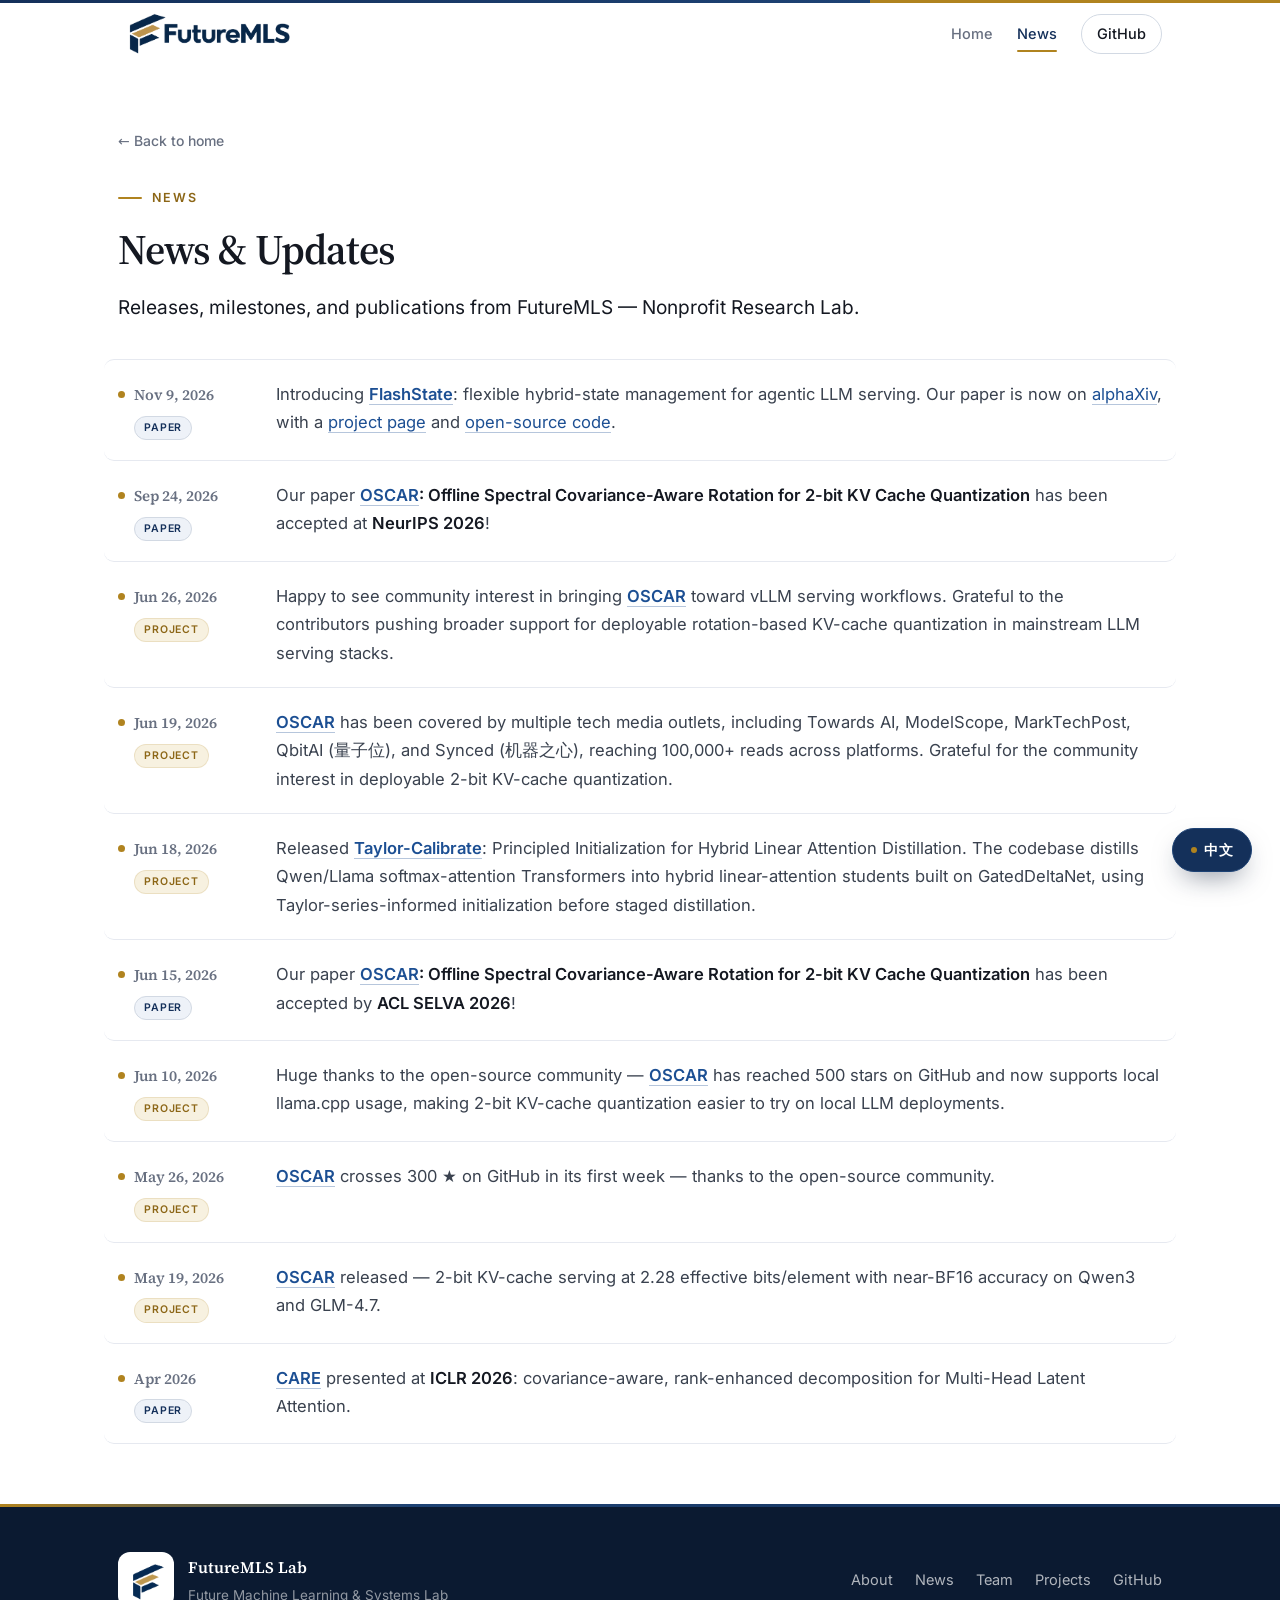
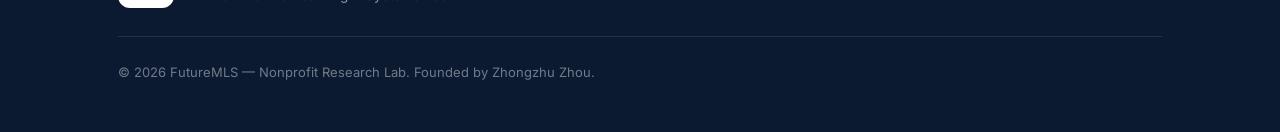
==== commit 575ca502: "Add FlashState research project and news; simplify member groups" ====
--- a/news.html
+++ b/news.html
@@ -68,6 +68,16 @@
     </p>
 
     <ul class="news">
+      <li class="news__item reveal">
+        <div class="news__meta">
+          <span class="news__date">Nov 9, 2026</span>
+          <span class="news__cat news__cat--paper" data-i18n="en">Paper</span>
+          <span class="news__cat news__cat--paper" data-i18n="zh">论文</span>
+        </div>
+        <p class="news__text" data-i18n="en">Introducing <strong><a href="projects/flashstate.html">FlashState</a></strong>: flexible hybrid-state management for agentic LLM serving. Our paper is now on <a href="https://www.alphaxiv.org/abs/2611.flashstate" target="_blank" rel="noopener">alphaXiv</a>, with a <a href="https://flashstates.ai" target="_blank" rel="noopener">project page</a> and <a href="https://github.com/FutureMLS-Lab/FlashStates" target="_blank" rel="noopener">open-source code</a>.</p>
+        <p class="news__text" data-i18n="zh">发布 <strong><a href="projects/flashstate.html">FlashState</a></strong>：面向智能体 LLM 服务的灵活混合状态管理系统。论文已上线 <a href="https://www.alphaxiv.org/abs/2611.flashstate" target="_blank" rel="noopener">alphaXiv</a>，并提供<a href="https://flashstates.ai" target="_blank" rel="noopener">项目主页</a>与<a href="https://github.com/FutureMLS-Lab/FlashStates" target="_blank" rel="noopener">开源代码</a>。</p>
+      </li>
+
       <li class="news__item reveal">
         <div class="news__meta">
           <span class="news__date">Sep 24, 2026</span>
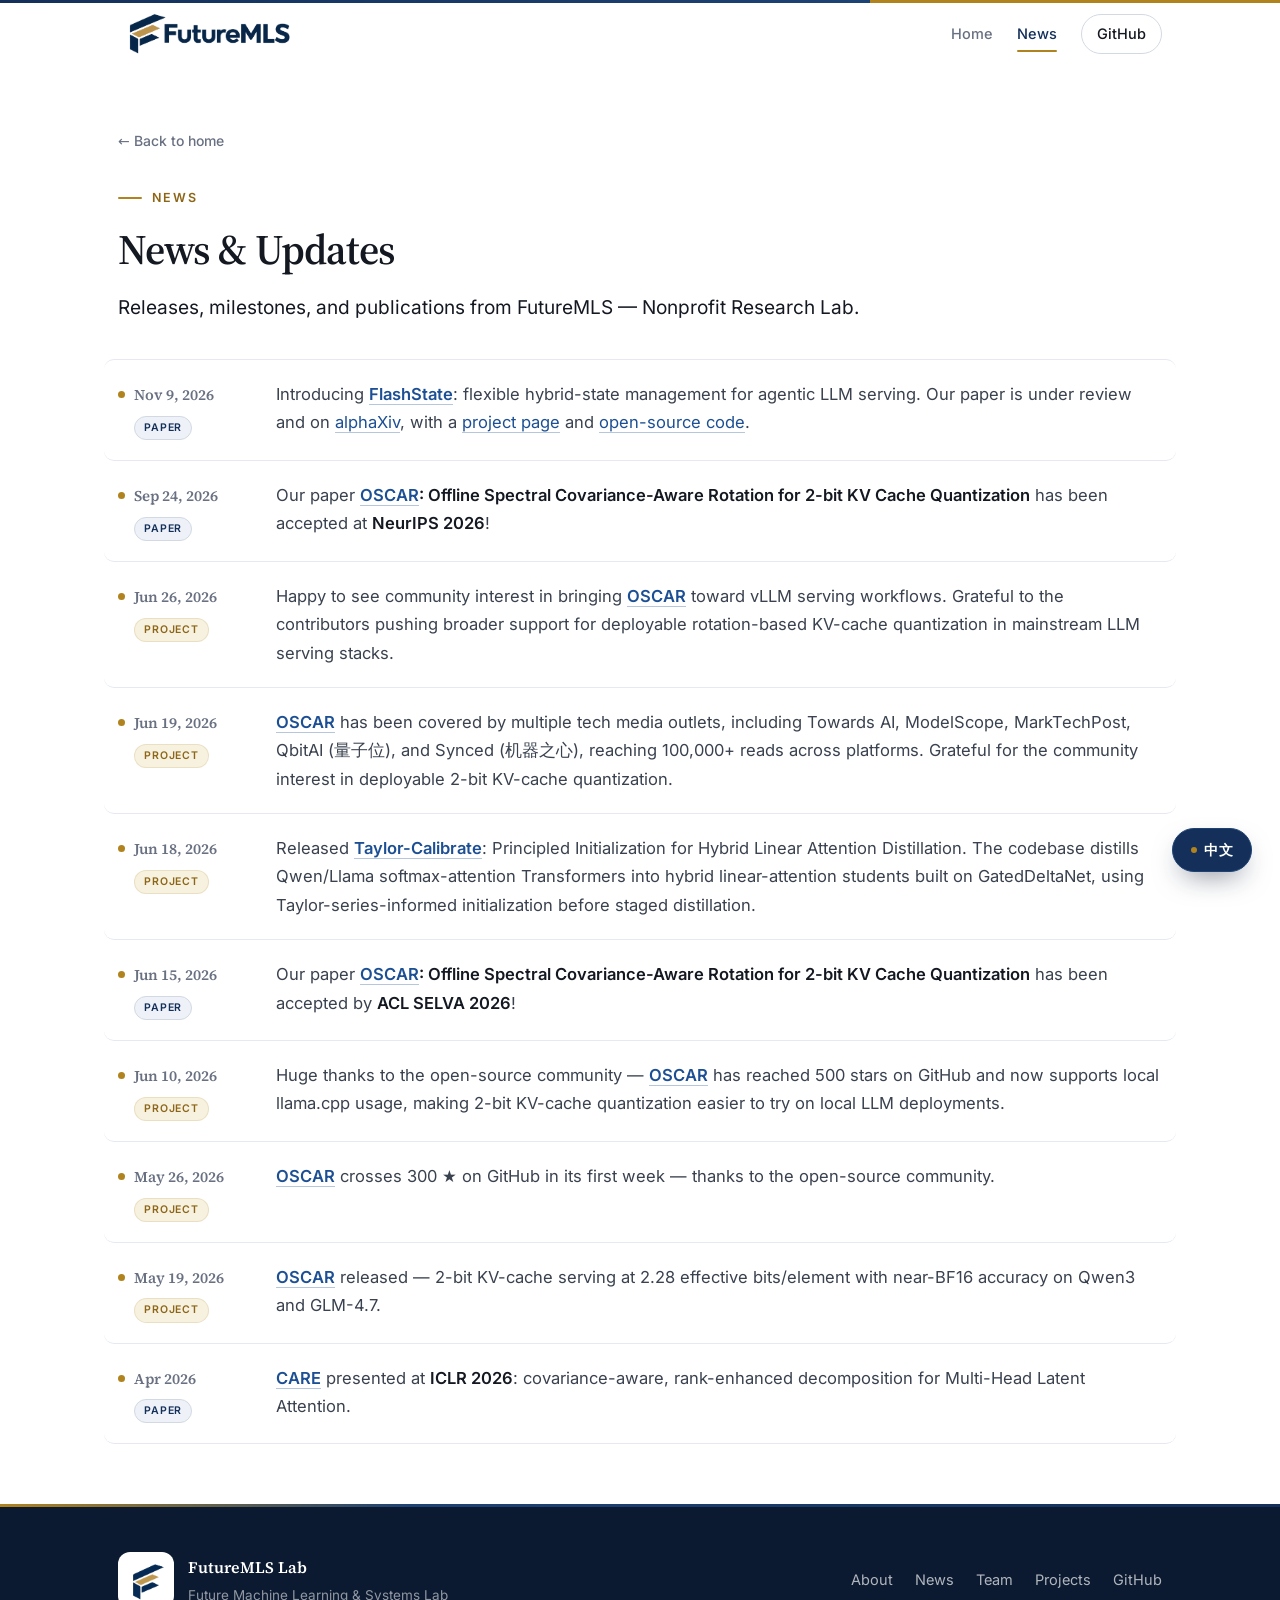
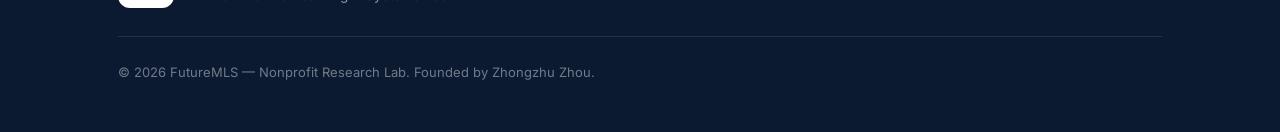
==== commit 3c1d7281: "Mark FOSCAR and FlashState under review" ====
--- a/news.html
+++ b/news.html
@@ -74,8 +74,8 @@
           <span class="news__cat news__cat--paper" data-i18n="en">Paper</span>
           <span class="news__cat news__cat--paper" data-i18n="zh">论文</span>
         </div>
-        <p class="news__text" data-i18n="en">Introducing <strong><a href="projects/flashstate.html">FlashState</a></strong>: flexible hybrid-state management for agentic LLM serving. Our paper is now on <a href="https://www.alphaxiv.org/abs/2611.flashstate" target="_blank" rel="noopener">alphaXiv</a>, with a <a href="https://flashstates.ai" target="_blank" rel="noopener">project page</a> and <a href="https://github.com/FutureMLS-Lab/FlashStates" target="_blank" rel="noopener">open-source code</a>.</p>
-        <p class="news__text" data-i18n="zh">发布 <strong><a href="projects/flashstate.html">FlashState</a></strong>：面向智能体 LLM 服务的灵活混合状态管理系统。论文已上线 <a href="https://www.alphaxiv.org/abs/2611.flashstate" target="_blank" rel="noopener">alphaXiv</a>，并提供<a href="https://flashstates.ai" target="_blank" rel="noopener">项目主页</a>与<a href="https://github.com/FutureMLS-Lab/FlashStates" target="_blank" rel="noopener">开源代码</a>。</p>
+        <p class="news__text" data-i18n="en">Introducing <strong><a href="projects/flashstate.html">FlashState</a></strong>: flexible hybrid-state management for agentic LLM serving. Our paper is under review and on <a href="https://www.alphaxiv.org/abs/2611.flashstate" target="_blank" rel="noopener">alphaXiv</a>, with a <a href="https://flashstates.ai" target="_blank" rel="noopener">project page</a> and <a href="https://github.com/FutureMLS-Lab/FlashStates" target="_blank" rel="noopener">open-source code</a>.</p>
+        <p class="news__text" data-i18n="zh">发布 <strong><a href="projects/flashstate.html">FlashState</a></strong>：面向智能体 LLM 服务的灵活混合状态管理系统。论文正在审稿，已上线 <a href="https://www.alphaxiv.org/abs/2611.flashstate" target="_blank" rel="noopener">alphaXiv</a>，并提供<a href="https://flashstates.ai" target="_blank" rel="noopener">项目主页</a>与<a href="https://github.com/FutureMLS-Lab/FlashStates" target="_blank" rel="noopener">开源代码</a>。</p>
       </li>
 
       <li class="news__item reveal">
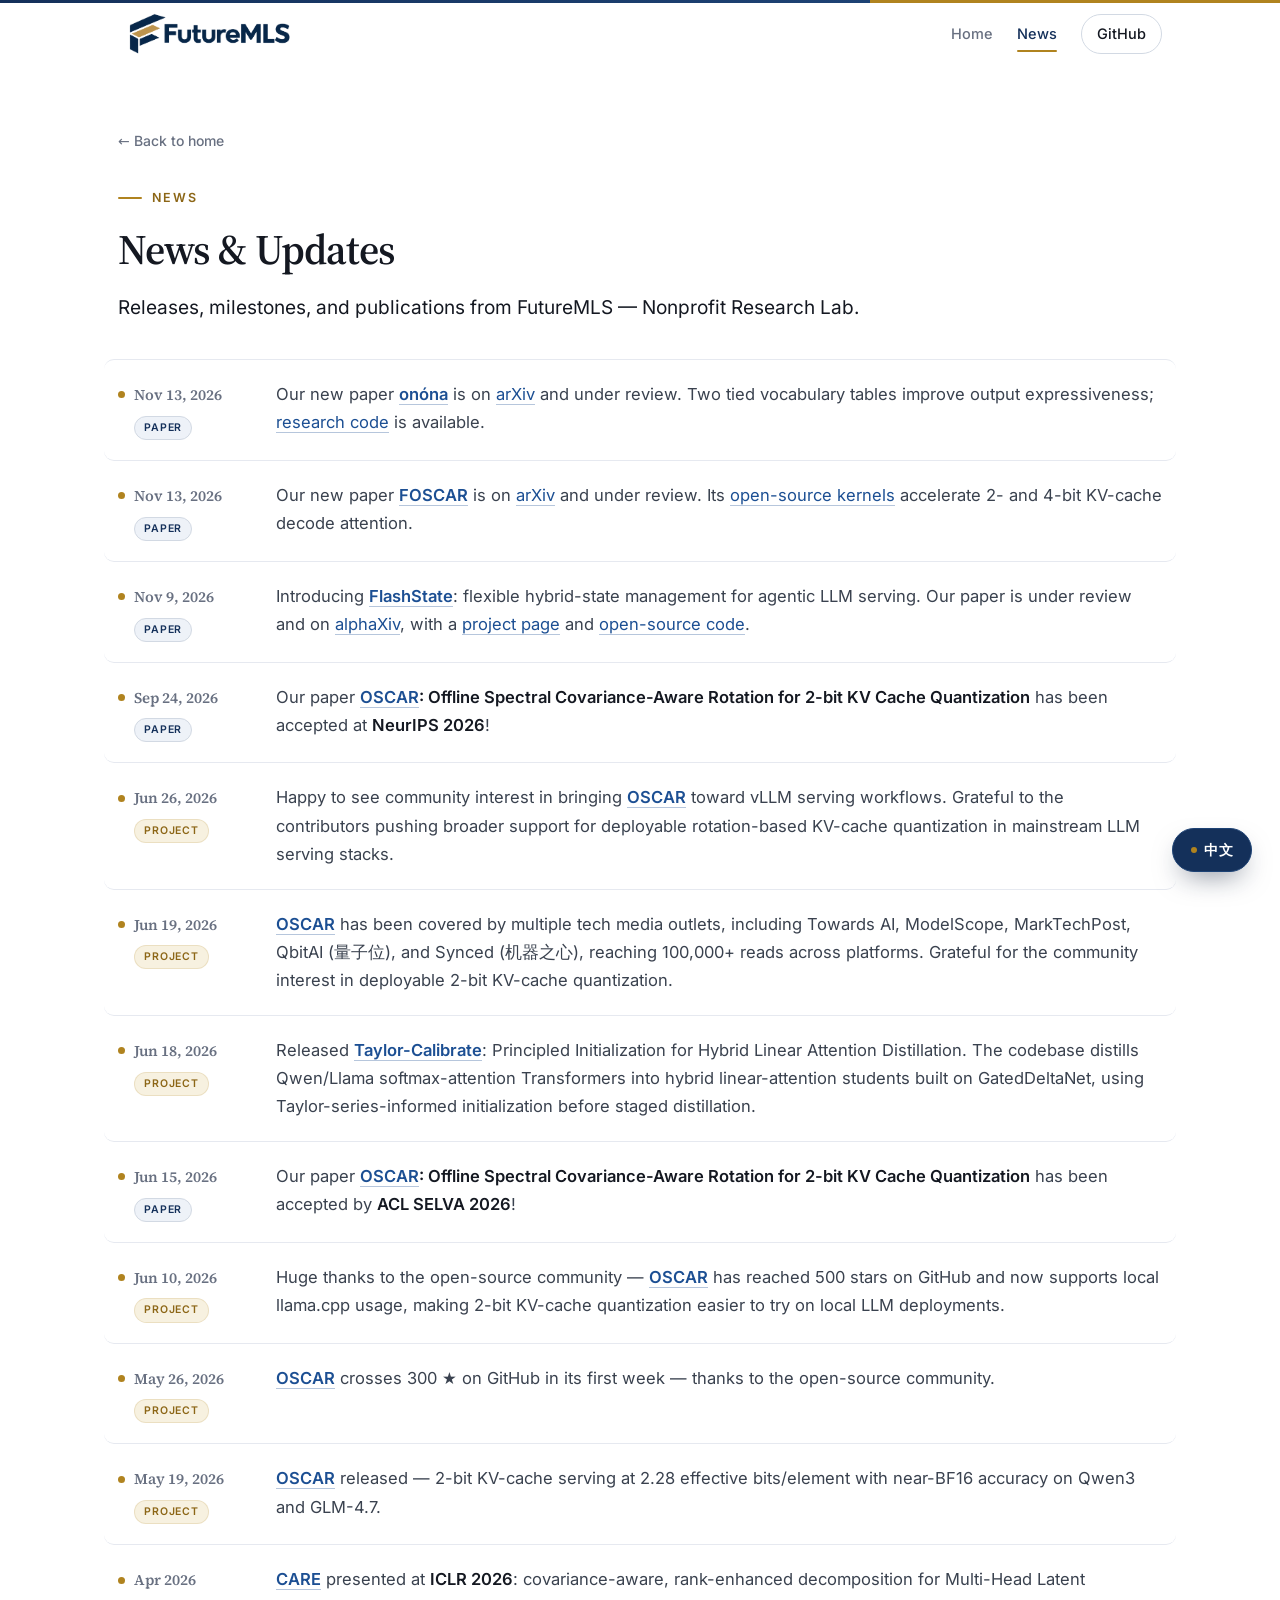
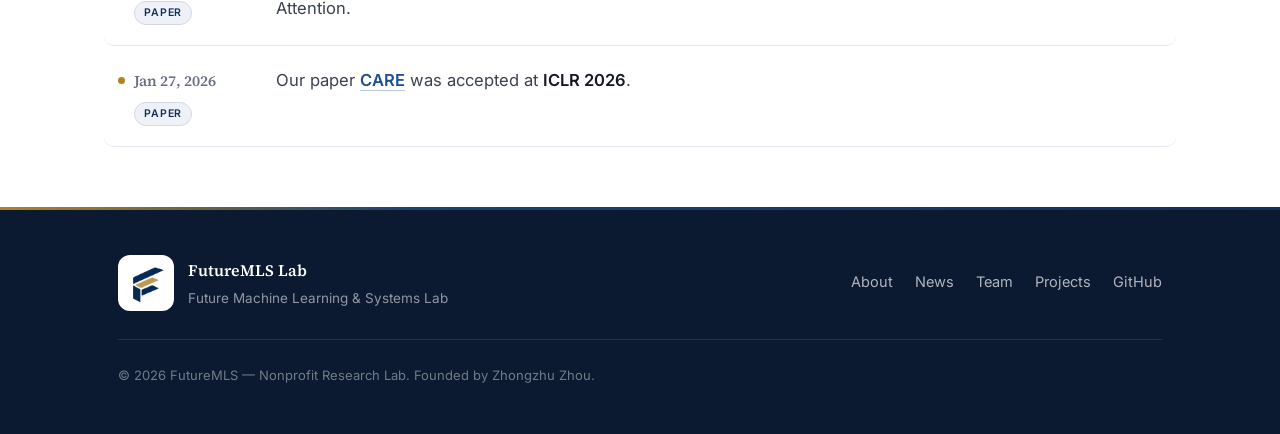
==== commit b1a126e6: "Add onóna project and lab news" ====
--- a/news.html
+++ b/news.html
@@ -69,6 +69,16 @@
 
     <ul class="news">
       <li class="news__item reveal">
+        <div class="news__meta"><span class="news__date">Nov 13, 2026</span><span class="news__cat news__cat--paper" data-i18n="en">Paper</span><span class="news__cat news__cat--paper" data-i18n="zh">论文</span></div>
+        <p class="news__text" data-i18n="en">Our new paper <strong><a href="projects/onona.html">onóna</a></strong> is on <a href="https://arxiv.org/abs/2611.10556">arXiv</a> and under review. Two tied vocabulary tables improve output expressiveness; <a href="https://github.com/FutureMLS-Lab/onona">research code</a> is available.</p>
+        <p class="news__text" data-i18n="zh">我们的新论文 <strong><a href="projects/onona.html">onóna</a></strong> 已在 <a href="https://arxiv.org/abs/2611.10556">arXiv</a> 上线，正在审稿。两个共享权重的词表提升输出表达能力；<a href="https://github.com/FutureMLS-Lab/onona">研究代码</a>已公开。</p>
+      </li>
+<li class="news__item reveal">
+        <div class="news__meta"><span class="news__date">Nov 13, 2026</span><span class="news__cat news__cat--paper" data-i18n="en">Paper</span><span class="news__cat news__cat--paper" data-i18n="zh">论文</span></div>
+        <p class="news__text" data-i18n="en">Our new paper <strong><a href="projects/foscar.html">FOSCAR</a></strong> is on <a href="https://arxiv.org/abs/2611.09722">arXiv</a> and under review. Its <a href="https://github.com/FutureMLS-Lab/FOSCAR">open-source kernels</a> accelerate 2- and 4-bit KV-cache decode attention.</p>
+        <p class="news__text" data-i18n="zh">我们的新论文 <strong><a href="projects/foscar.html">FOSCAR</a></strong> 已在 <a href="https://arxiv.org/abs/2611.09722">arXiv</a> 上线，正在审稿。<a href="https://github.com/FutureMLS-Lab/FOSCAR">开源内核</a>加速 2-bit 与 4-bit KV-cache 解码注意力。</p>
+      </li>
+      <li class="news__item reveal">
         <div class="news__meta">
           <span class="news__date">Nov 9, 2026</span>
           <span class="news__cat news__cat--paper" data-i18n="en">Paper</span>
@@ -158,6 +168,11 @@
         </div>
         <p class="news__text" data-i18n="en"><strong><a href="projects/care.html">CARE</a></strong> presented at <strong>ICLR 2026</strong>: covariance-aware, rank-enhanced decomposition for Multi-Head Latent Attention.</p>
         <p class="news__text" data-i18n="zh"><strong><a href="projects/care.html">CARE</a></strong> 在 <strong>ICLR 2026</strong> 发表:面向 Multi-Head Latent Attention 的协方差感知、秩增强分解方法。</p>
+      </li>
+      <li class="news__item reveal">
+        <div class="news__meta"><span class="news__date">Jan 27, 2026</span><span class="news__cat news__cat--paper" data-i18n="en">Paper</span><span class="news__cat news__cat--paper" data-i18n="zh">论文</span></div>
+        <p class="news__text" data-i18n="en">Our paper <strong><a href="projects/care.html">CARE</a></strong> was accepted at <strong>ICLR 2026</strong>.</p>
+        <p class="news__text" data-i18n="zh">我们的论文 <strong><a href="projects/care.html">CARE</a></strong> 被 <strong>ICLR 2026</strong> 接收。</p>
       </li>
     </ul>
   </main>
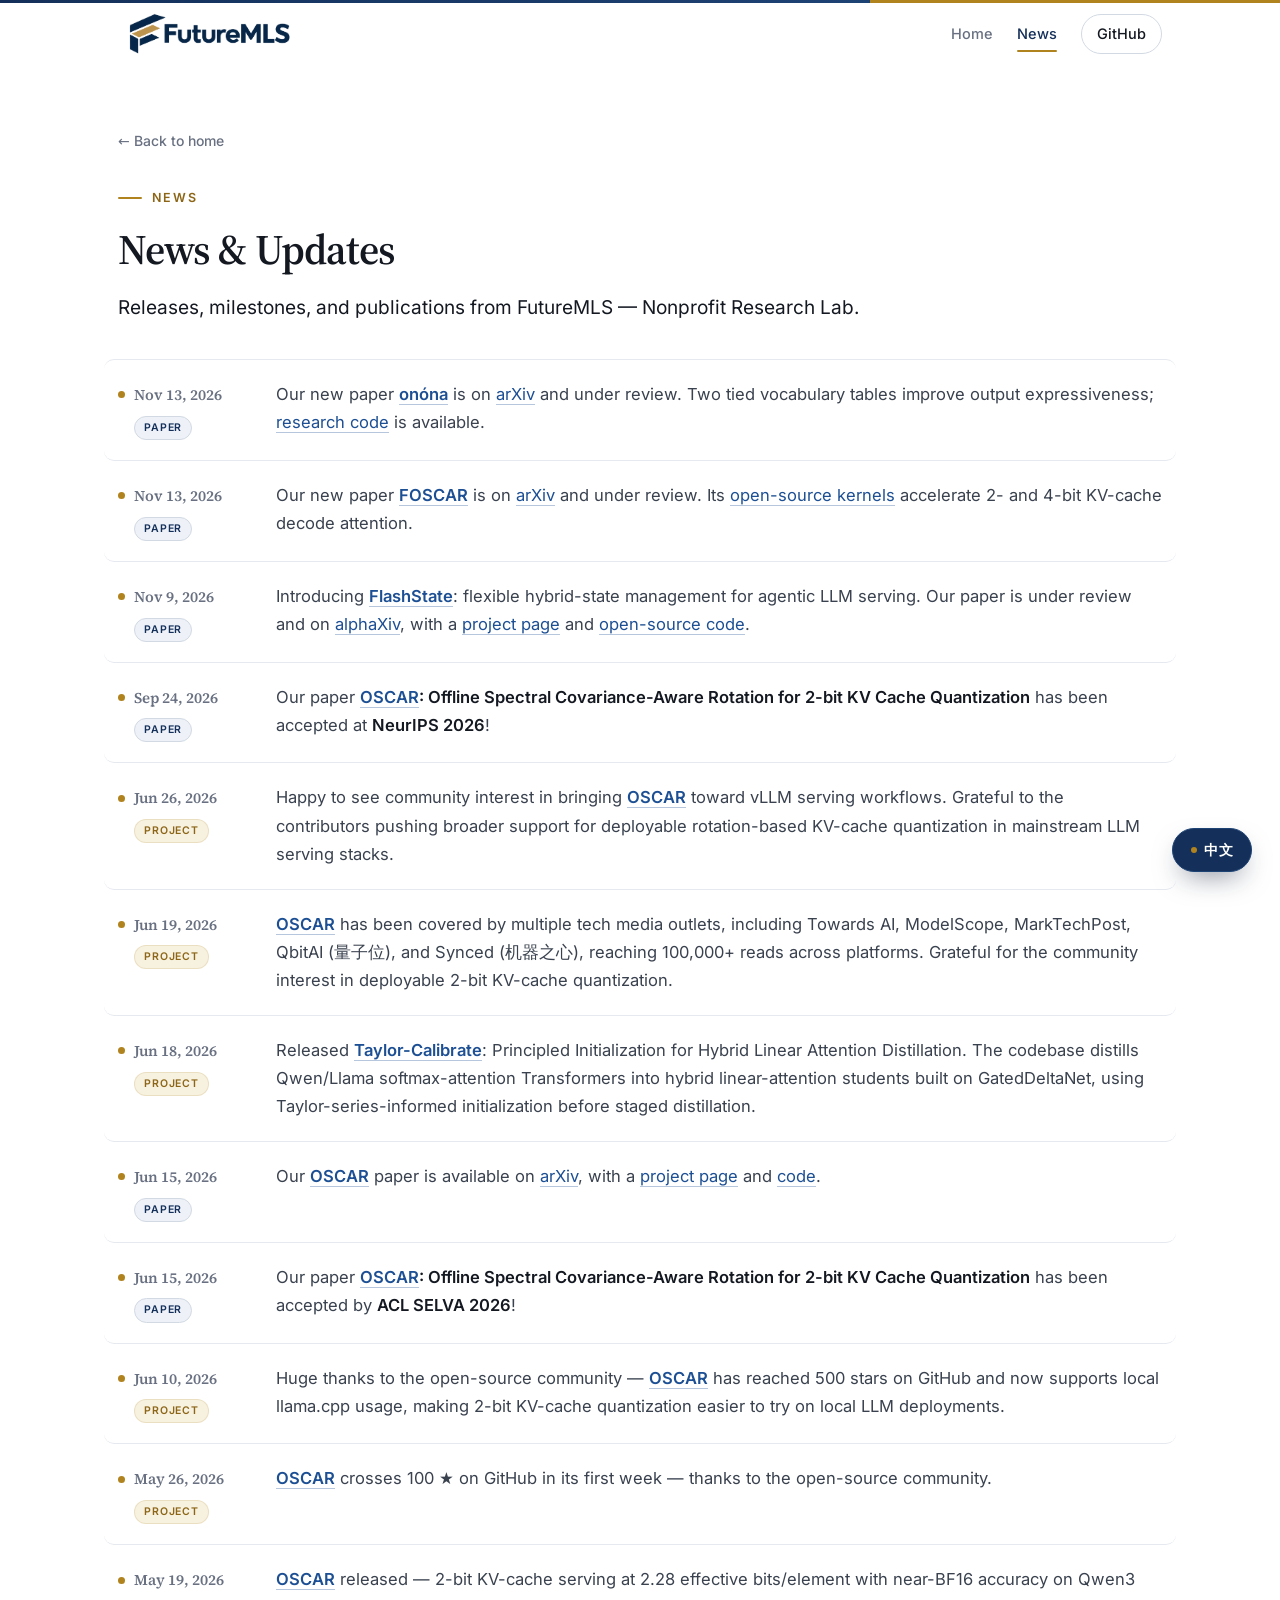
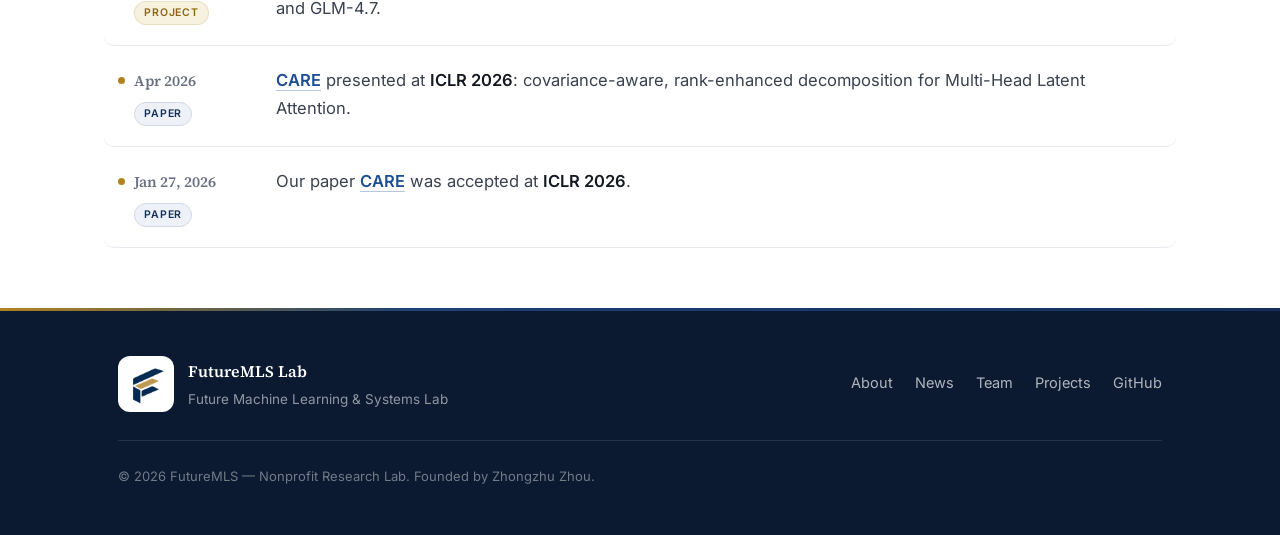
==== commit 5f8c4369: "Align FutureMLS news with personal project updates" ====
--- a/news.html
+++ b/news.html
@@ -130,6 +130,15 @@
           <span class="news__cat news__cat--paper" data-i18n="en">Paper</span>
           <span class="news__cat news__cat--paper" data-i18n="zh">论文</span>
         </div>
+        <p class="news__text" data-i18n="en">Our <strong><a href="projects/oscar.html">OSCAR</a></strong> paper is available on <a href="https://arxiv.org/abs/2605.17757">arXiv</a>, with a <a href="https://oscar-quantize.github.io/">project page</a> and <a href="https://github.com/FutureMLS-Lab/OSCAR">code</a>.</p>
+        <p class="news__text" data-i18n="zh">我们的 <strong><a href="projects/oscar.html">OSCAR</a></strong> 论文已上线 <a href="https://arxiv.org/abs/2605.17757">arXiv</a>，并提供<a href="https://oscar-quantize.github.io/">项目主页</a>与<a href="https://github.com/FutureMLS-Lab/OSCAR">代码</a>。</p>
+      </li>
+      <li class="news__item reveal">
+        <div class="news__meta">
+          <span class="news__date">Jun 15, 2026</span>
+          <span class="news__cat news__cat--paper" data-i18n="en">Paper</span>
+          <span class="news__cat news__cat--paper" data-i18n="zh">论文</span>
+        </div>
         <p class="news__text" data-i18n="en">Our paper <strong><a href="projects/oscar.html">OSCAR</a>: Offline Spectral Covariance-Aware Rotation for 2-bit KV Cache Quantization</strong> has been accepted by <strong>ACL SELVA 2026</strong>!</p>
         <p class="news__text" data-i18n="zh">我们的论文 <strong><a href="projects/oscar.html">OSCAR</a>: Offline Spectral Covariance-Aware Rotation for 2-bit KV Cache Quantization</strong> 已被 <strong>ACL SELVA 2026</strong> 接收!</p>
       </li>
@@ -148,8 +157,8 @@
           <span class="news__cat" data-i18n="en">Project</span>
           <span class="news__cat" data-i18n="zh">项目</span>
         </div>
-        <p class="news__text" data-i18n="en"><strong><a href="projects/oscar.html">OSCAR</a></strong> crosses 300&nbsp;★ on GitHub in its first week — thanks to the open-source community.</p>
-        <p class="news__text" data-i18n="zh"><strong><a href="projects/oscar.html">OSCAR</a></strong> 上线首周 GitHub star 数突破 300&nbsp;★——感谢开源社区。</p>
+        <p class="news__text" data-i18n="en"><strong><a href="projects/oscar.html">OSCAR</a></strong> crosses 100&nbsp;★ on GitHub in its first week — thanks to the open-source community.</p>
+        <p class="news__text" data-i18n="zh"><strong><a href="projects/oscar.html">OSCAR</a></strong> 上线首周 GitHub star 数突破 100&nbsp;★——感谢开源社区。</p>
       </li>
       <li class="news__item reveal">
         <div class="news__meta">
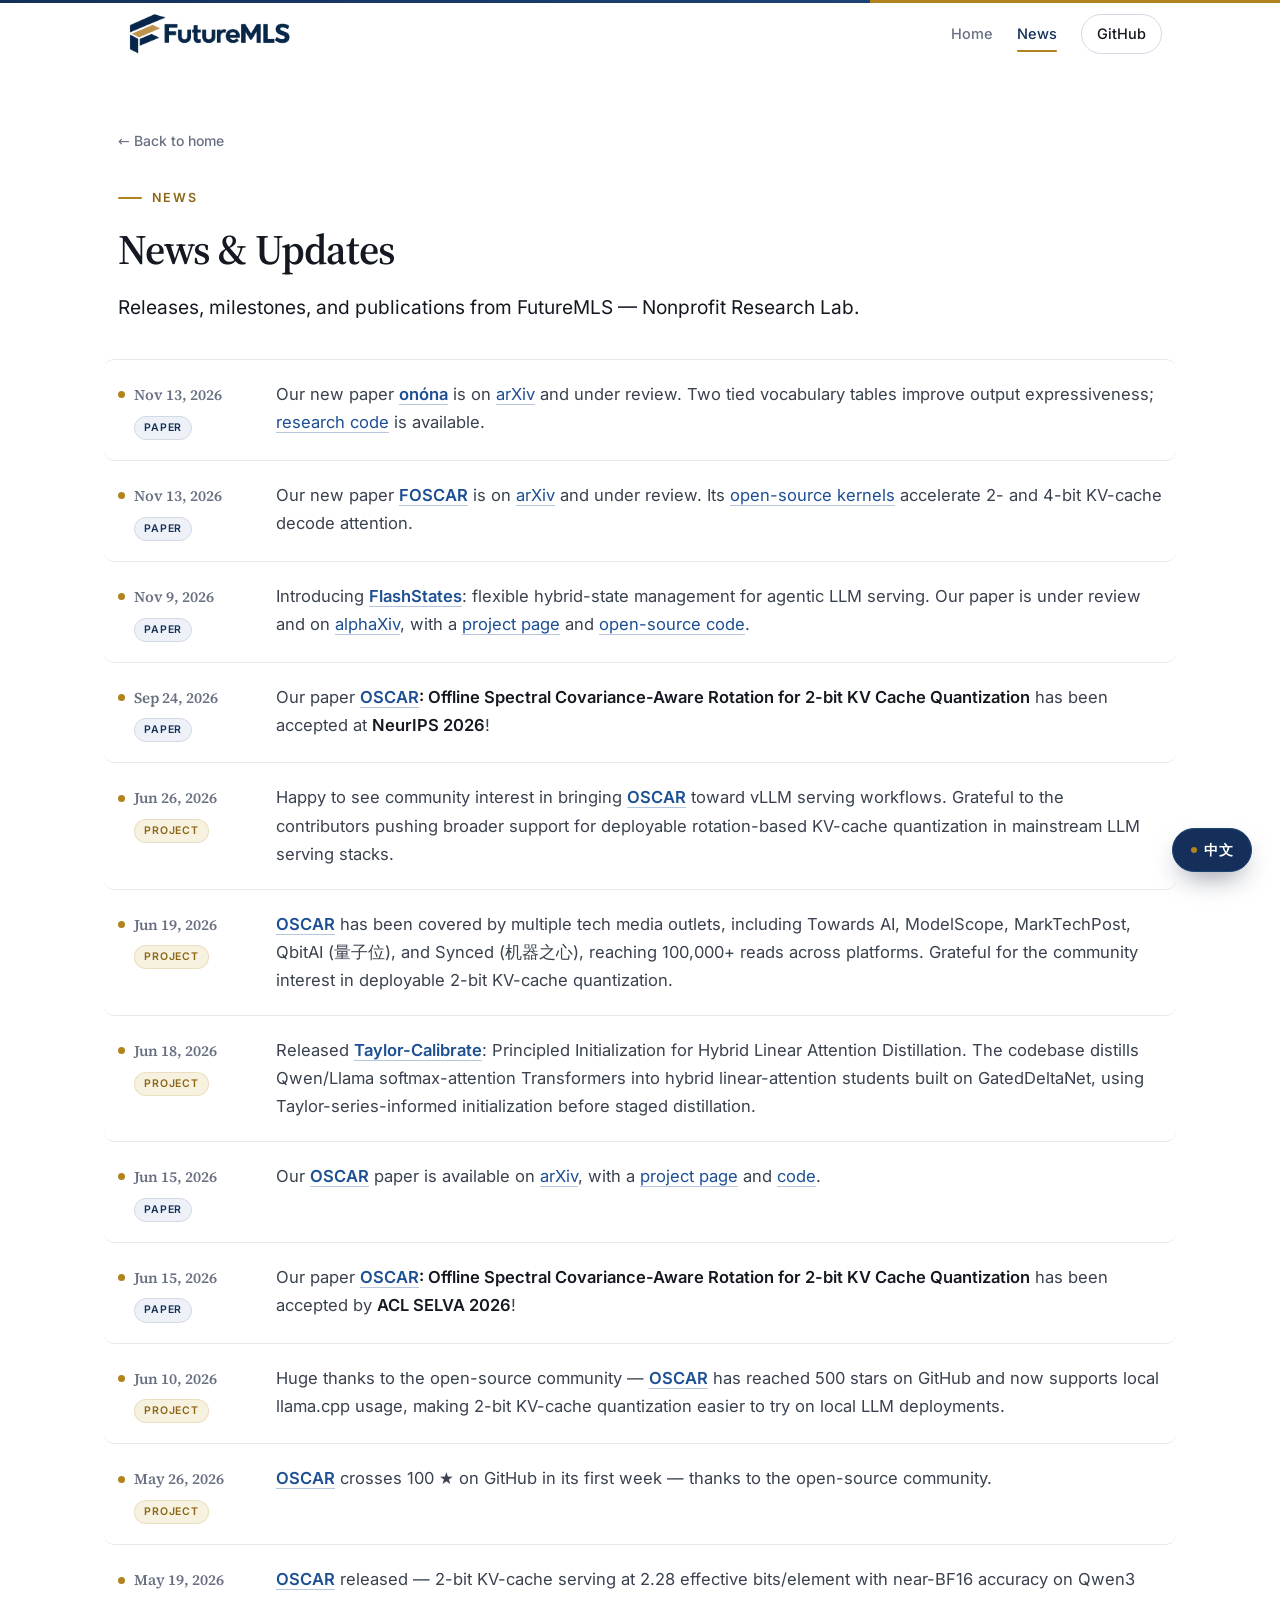
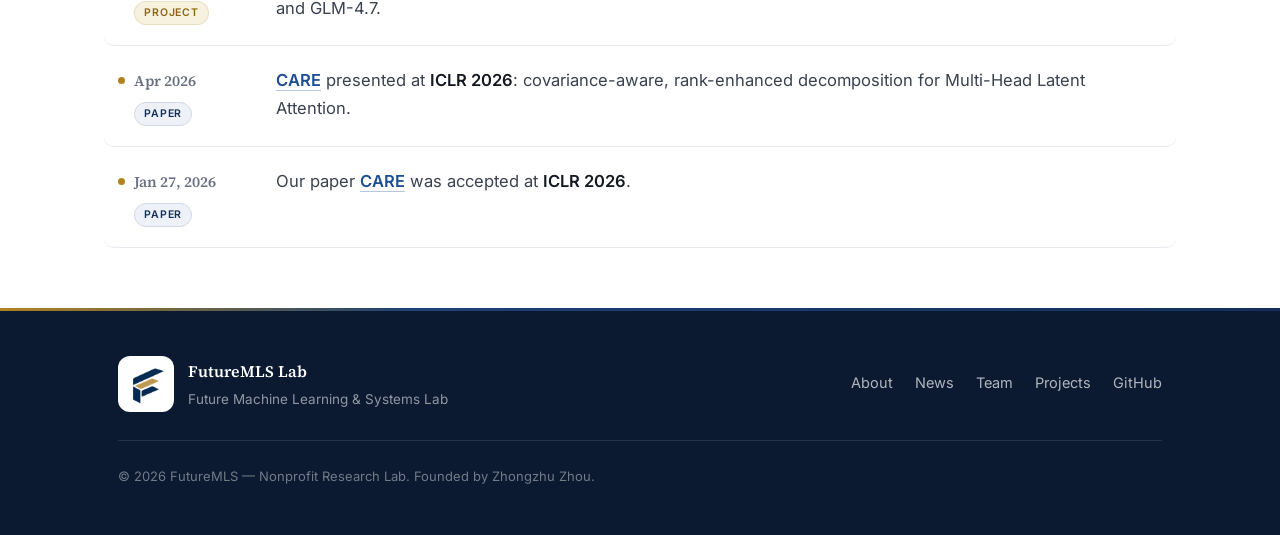
==== commit c77e0e2a: "Use FlashStates name across FutureMLS site" ====
--- a/news.html
+++ b/news.html
@@ -84,8 +84,8 @@
           <span class="news__cat news__cat--paper" data-i18n="en">Paper</span>
           <span class="news__cat news__cat--paper" data-i18n="zh">论文</span>
         </div>
-        <p class="news__text" data-i18n="en">Introducing <strong><a href="projects/flashstate.html">FlashState</a></strong>: flexible hybrid-state management for agentic LLM serving. Our paper is under review and on <a href="https://www.alphaxiv.org/abs/2611.flashstate" target="_blank" rel="noopener">alphaXiv</a>, with a <a href="https://flashstates.ai" target="_blank" rel="noopener">project page</a> and <a href="https://github.com/FutureMLS-Lab/FlashStates" target="_blank" rel="noopener">open-source code</a>.</p>
-        <p class="news__text" data-i18n="zh">发布 <strong><a href="projects/flashstate.html">FlashState</a></strong>：面向智能体 LLM 服务的灵活混合状态管理系统。论文正在审稿，已上线 <a href="https://www.alphaxiv.org/abs/2611.flashstate" target="_blank" rel="noopener">alphaXiv</a>，并提供<a href="https://flashstates.ai" target="_blank" rel="noopener">项目主页</a>与<a href="https://github.com/FutureMLS-Lab/FlashStates" target="_blank" rel="noopener">开源代码</a>。</p>
+        <p class="news__text" data-i18n="en">Introducing <strong><a href="projects/flashstate.html">FlashStates</a></strong>: flexible hybrid-state management for agentic LLM serving. Our paper is under review and on <a href="https://www.alphaxiv.org/abs/2611.flashstate" target="_blank" rel="noopener">alphaXiv</a>, with a <a href="https://flashstates.ai" target="_blank" rel="noopener">project page</a> and <a href="https://github.com/FutureMLS-Lab/FlashStates" target="_blank" rel="noopener">open-source code</a>.</p>
+        <p class="news__text" data-i18n="zh">发布 <strong><a href="projects/flashstate.html">FlashStates</a></strong>：面向智能体 LLM 服务的灵活混合状态管理系统。论文正在审稿，已上线 <a href="https://www.alphaxiv.org/abs/2611.flashstate" target="_blank" rel="noopener">alphaXiv</a>，并提供<a href="https://flashstates.ai" target="_blank" rel="noopener">项目主页</a>与<a href="https://github.com/FutureMLS-Lab/FlashStates" target="_blank" rel="noopener">开源代码</a>。</p>
       </li>
 
       <li class="news__item reveal">
